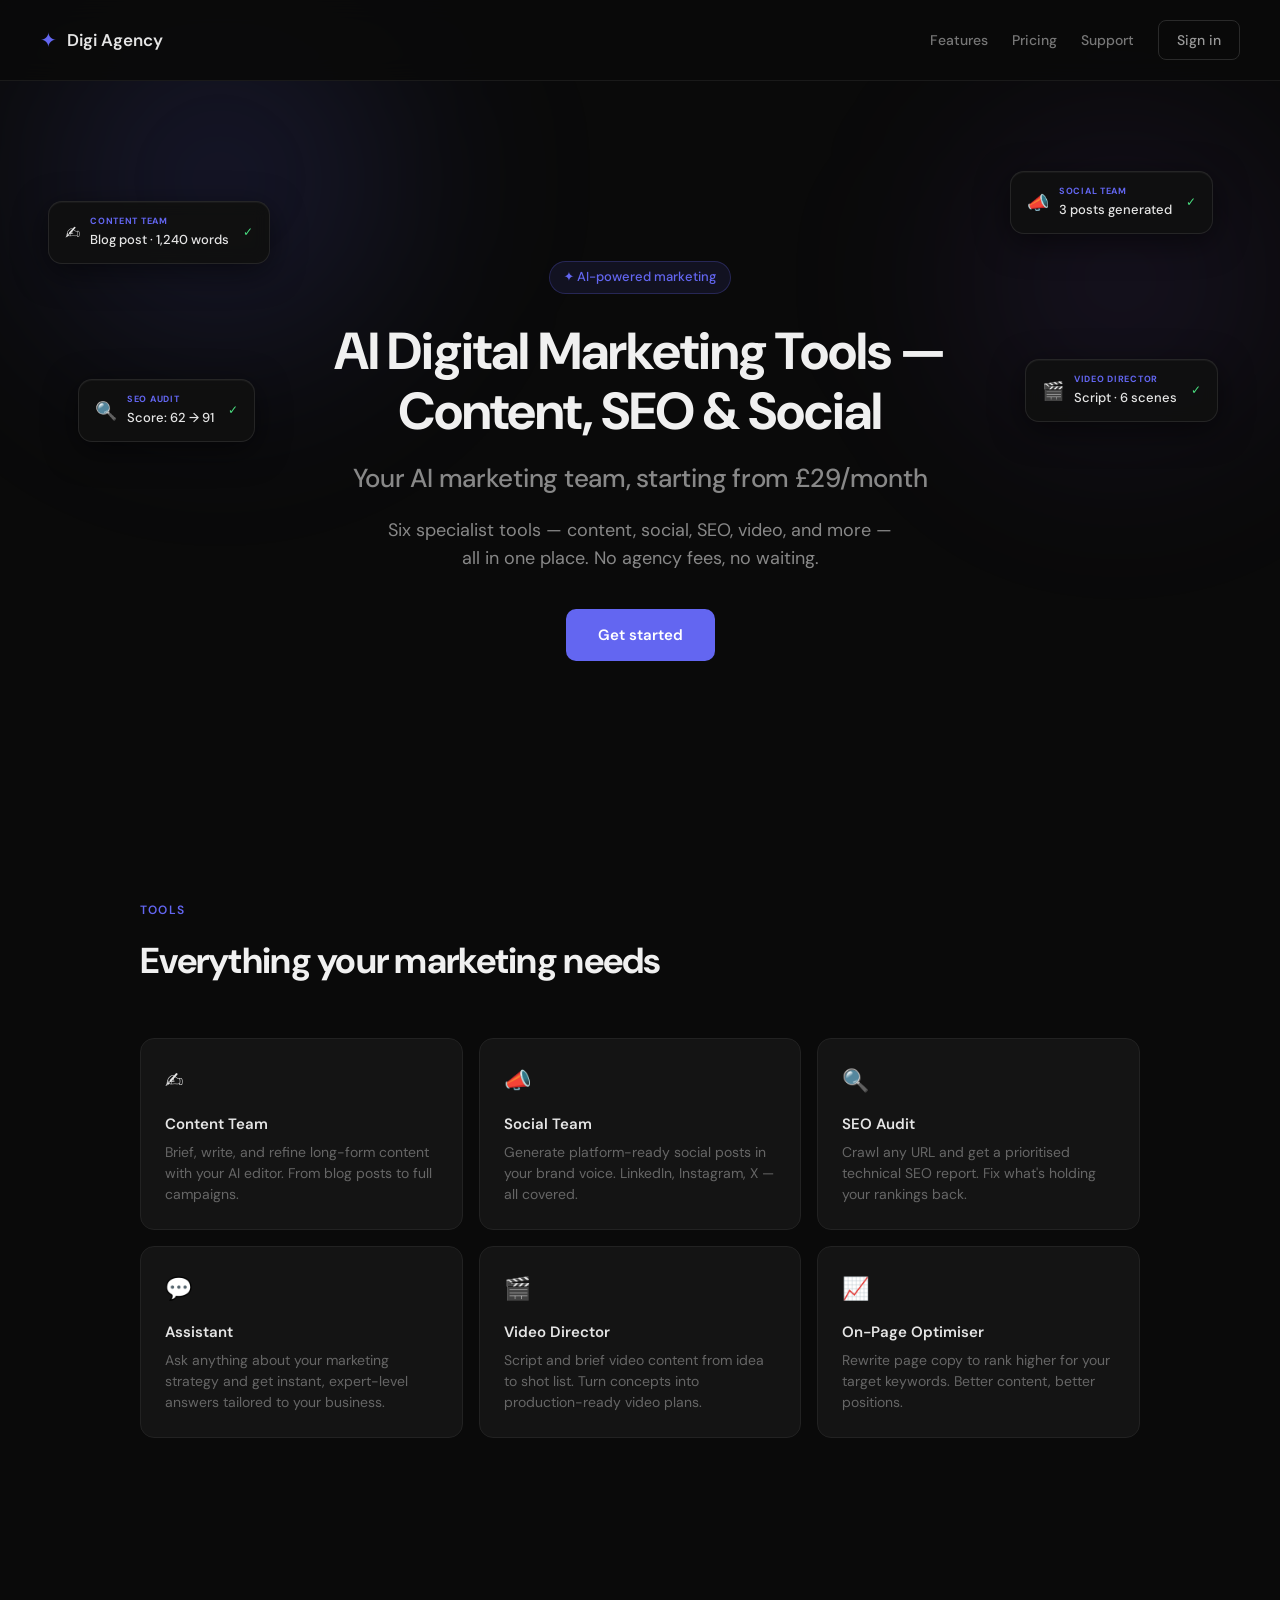
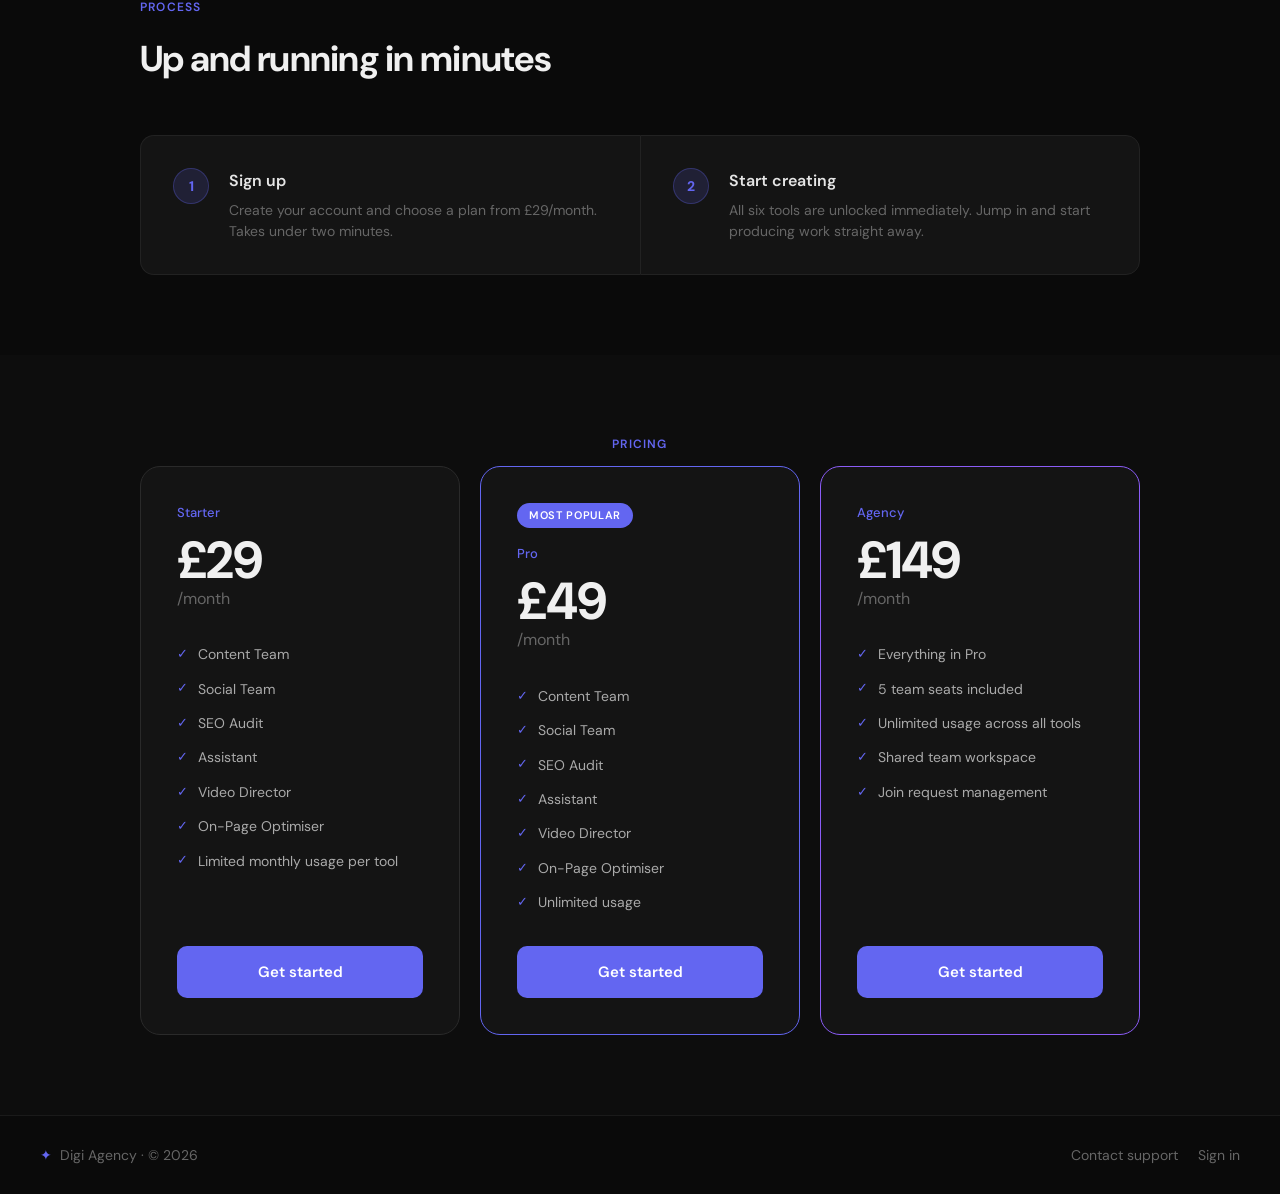
==== static/landing.html @ ff0e56c1 "feat: SEO meta tags, structured data, llms.txt and robots.txt - Add meta description, canonical URL," ====
<!DOCTYPE html>
<html lang="en">
<head>
  <meta charset="UTF-8">
  <meta name="viewport" content="width=device-width, initial-scale=1.0">
  <title>Digi Agency — Your AI marketing team</title>
  <meta name="description" content="Digi Agency gives small marketing teams and
freelancers AI-powered tools for content creation, SEO auditing, social media
planning and more. Plans from £29/month.">
  <link rel="canonical" href="https://www.digi-agency.co.uk/">
  <meta property="og:type"        content="website">
  <meta property="og:url"         content="https://www.digi-agency.co.uk/">
  <meta property="og:site_name"   content="Digi Agency">
  <meta property="og:title"       content="AI Digital Marketing Tools — Content, SEO & Social | Digi Agency">
  <meta property="og:description" content="Digi Agency gives small marketing teams and
freelancers AI-powered tools for content creation, SEO auditing, social media
planning and more. Plans from £29/month.">
  <meta property="og:image"       content="https://www.digi-agency.co.uk/static/og-image.png">
  <meta name="twitter:card"        content="summary_large_image">
<meta name="twitter:title"       content="AI Digital Marketing Tools — Content, SEO & Social | Digi Agency">
  <meta name="twitter:description" content="Digi Agency gives small marketing teams and
freelancers AI-powered tools for content creation, SEO auditing, social media
planning and more. Plans from £29/month.">
  <meta name="twitter:image"       content="https://www.digi-agency.co.uk/static/og-image.png">
  <script type="application/ld+json">
  {
    "@context": "https://schema.org",
    "@type": "SoftwareApplication",
    "name": "Digi Agency",
    "url": "https://www.digi-agency.co.uk",
    "applicationCategory": "BusinessApplication",
    "operatingSystem": "Web",
    "description": "AI-powered digital marketing tools for small business marketing teams and freelancers. Six specialist AI agents covering content creation, SEO auditing, social media planning, video production, on-page optimisation, and a general marketing assistant.",
    "offers": [
      {
        "@type": "Offer",
        "name": "Starter",
        "price": "29.00",
        "priceCurrency": "GBP",
        "priceSpecification": {
          "@type": "UnitPriceSpecification",
          "price": "29.00",
          "priceCurrency": "GBP",
          "unitText": "MONTH"
        }
      },
      {
        "@type": "Offer",
        "name": "Pro",
        "price": "49.00",
        "priceCurrency": "GBP",
        "priceSpecification": {
          "@type": "UnitPriceSpecification",
          "price": "49.00",
          "priceCurrency": "GBP",
          "unitText": "MONTH"
        }
      },
      {
        "@type": "Offer",
        "name": "Agency",
        "price": "149.00",
        "priceCurrency": "GBP",
        "priceSpecification": {
          "@type": "UnitPriceSpecification",
          "price": "149.00",
          "priceCurrency": "GBP",
          "unitText": "MONTH"
        }
      }
    ],
    "featureList": [
      "AI content creation and SEO blog writing",
      "Social media planning and 30-day calendar generation",
      "Technical SEO audit and competitor gap analysis",
      "Video shot-by-shot breakdown and AI prompt generation",
      "On-page copy analysis and optimisation",
      "Multi-turn AI marketing assistant"
    ]
  }
  </script>
  <link rel="preconnect" href="https://fonts.googleapis.com">
  <link rel="preconnect" href="https://fonts.gstatic.com" crossorigin>
  <link href="https://fonts.googleapis.com/css2?family=DM+Sans:ital,opsz,wght@0,9..40,300;0,9..40,400;0,9..40,500;0,9..40,600;0,9..40,700;1,9..40,400&display=swap" rel="stylesheet">
  <style>
    *, *::before, *::after { box-sizing: border-box; margin: 0; padding: 0; }

    html { scroll-behavior: smooth; }

    body {
      font-family: 'DM Sans', system-ui, sans-serif;
      background: #0a0a0a;
      color: #e5e5e5;
      min-height: 100vh;
      line-height: 1.6;
    }

    a { color: inherit; text-decoration: none; }

    /* ── Nav ── */
    nav {
      display: flex;
      align-items: center;
      justify-content: space-between;
      padding: 20px 40px;
      border-bottom: 1px solid #1a1a1a;
      position: sticky;
      top: 0;
      background: rgba(10,10,10,0.92);
      backdrop-filter: blur(12px);
      -webkit-backdrop-filter: blur(12px);
      z-index: 10;
      /* own compositing layer — prevents backdrop-filter recalculating on every scroll frame */
      will-change: transform;
      transform: translateZ(0);
    }

    .nav-brand {
      display: flex;
      align-items: center;
      gap: 10px;
      font-weight: 600;
      font-size: 17px;
    }
    .nav-brand .mark { color: #6366f1; font-size: 20px; }

    .nav-link {
      font-size: 14px;
      font-weight: 500;
      color: #999;
      padding: 8px 18px;
      border: 1px solid #2a2a2a;
      border-radius: 8px;
      transition: color 0.15s, border-color 0.15s;
    }
    .nav-link:hover { color: #e5e5e5; border-color: #444; }

    .nav-links {
      display: flex;
      align-items: center;
      gap: 24px;
    }
    .nav-links a.nav-page-link {
      font-size: 14px;
      font-weight: 500;
      color: #777;
      transition: color 0.15s;
    }
    .nav-links a.nav-page-link:hover { color: #e5e5e5; }

    @media (max-width: 720px) {
      .nav-links a.nav-page-link { display: none; }
    }

    /* ── Hero ── */
    .hero {
      display: flex;
      flex-direction: column;
      align-items: center;
      justify-content: center;
      text-align: center;
      padding: 100px 24px 80px;
      max-width: 720px;
      margin: 0 auto;
    }

    .hero-badge {
      display: inline-flex;
      align-items: center;
      gap: 6px;
      font-size: 13px;
      font-weight: 500;
      color: #6366f1;
      background: rgba(99,102,241,0.1);
      border: 1px solid rgba(99,102,241,0.25);
      border-radius: 20px;
      padding: 5px 14px;
      margin-bottom: 28px;
    }

    .hero h1 {
      font-size: clamp(32px, 5vw, 52px);
      font-weight: 700;
      line-height: 1.15;
      letter-spacing: -0.02em;
      margin-bottom: 20px;
      color: #f0f0f0;
    }

    .hero p {
      font-size: 18px;
      color: #888;
      max-width: 520px;
      margin-bottom: 36px;
    }

    .btn-primary {
      display: inline-block;
      padding: 14px 32px;
      background: #6366f1;
      color: #fff;
      border-radius: 10px;
      font-size: 15px;
      font-weight: 600;
      transition: background 0.15s;
    }
    .btn-primary:hover { background: #4f52d6; }

    /* ── Section chrome ── */
    section { padding: 80px 24px; }

    .section-inner {
      max-width: 1000px;
      margin: 0 auto;
    }

    .section-label {
      font-size: 12px;
      font-weight: 600;
      letter-spacing: 0.1em;
      text-transform: uppercase;
      color: #6366f1;
      margin-bottom: 12px;
    }

    .section-title {
      font-size: clamp(24px, 3vw, 36px);
      font-weight: 700;
      letter-spacing: -0.02em;
      color: #f0f0f0;
      margin-bottom: 48px;
    }

    /* ── Features ── */
    .features-grid {
      display: grid;
      grid-template-columns: repeat(3, 1fr);
      gap: 16px;
    }

    .feature-card {
      background: #141414;
      border: 1px solid #222;
      border-radius: 14px;
      padding: 24px;
      transition: border-color 0.15s;
    }
    .feature-card:hover { border-color: #333; }

    .feature-icon {
      font-size: 22px;
      margin-bottom: 14px;
      display: block;
    }

    .feature-name {
      font-size: 15px;
      font-weight: 600;
      color: #e5e5e5;
      margin-bottom: 6px;
    }

    .feature-desc {
      font-size: 14px;
      color: #666;
      line-height: 1.5;
    }

    /* ── How it works ── */
    .steps {
      display: flex;
      gap: 0;
      position: relative;
    }

    .steps::before {
      content: '';
      position: absolute;
      top: 28px;
      left: calc(50% - 1px);
      width: 0;
      height: 0;
    }

    .step {
      flex: 1;
      display: flex;
      gap: 20px;
      align-items: flex-start;
      padding: 32px;
      background: #141414;
      border: 1px solid #222;
      border-radius: 14px;
    }
    .step:first-child { border-radius: 14px 0 0 14px; border-right: none; }
    .step:last-child  { border-radius: 0 14px 14px 0; }

    .step-num {
      flex-shrink: 0;
      width: 36px;
      height: 36px;
      border-radius: 50%;
      background: rgba(99,102,241,0.15);
      border: 1px solid rgba(99,102,241,0.3);
      display: flex;
      align-items: center;
      justify-content: center;
      font-size: 14px;
      font-weight: 700;
      color: #6366f1;
    }

    .step-content {}
    .step-title {
      font-size: 16px;
      font-weight: 600;
      color: #e5e5e5;
      margin-bottom: 6px;
    }
    .step-desc {
      font-size: 14px;
      color: #666;
      line-height: 1.5;
    }

    /* ── Pricing ── */
    #pricing {
      background: #0d0d0d;
    }

    .pricing-grid {
      display: grid;
      grid-template-columns: repeat(3, 1fr);
      gap: 20px;
      max-width: 1100px;
      margin: 0 auto;
    }

    .pricing-card {
      background: #141414;
      border: 1px solid #2a2a2a;
      border-radius: 20px;
      padding: 36px;
      display: flex;
      flex-direction: column;
      position: relative;
    }

    .pricing-card--pro {
      border-color: #6366f1;
    }

    .pricing-card--agency {
      border-color: #8b5cf6;
    }

    .pricing-badge {
      display: inline-block;
      font-size: 11px;
      font-weight: 600;
      letter-spacing: 0.06em;
      text-transform: uppercase;
      color: #fff;
      background: #6366f1;
      border-radius: 20px;
      padding: 4px 12px;
      margin-bottom: 16px;
      align-self: flex-start;
    }

    .pricing-label {
      font-size: 13px;
      font-weight: 500;
      color: #6366f1;
      margin-bottom: 10px;
    }

    .pricing-price {
      font-size: 52px;
      font-weight: 700;
      letter-spacing: -0.03em;
      color: #f0f0f0;
      line-height: 1;
    }

    .pricing-period {
      font-size: 16px;
      color: #666;
      margin-bottom: 32px;
    }

    .pricing-features {
      list-style: none;
      text-align: left;
      margin-bottom: 32px;
      display: flex;
      flex-direction: column;
      gap: 12px;
      flex: 1;
    }

    .pricing-features li {
      display: flex;
      align-items: center;
      gap: 10px;
      font-size: 14px;
      color: #aaa;
    }

    .pricing-features li::before {
      content: '✓';
      color: #6366f1;
      font-weight: 700;
      font-size: 13px;
      flex-shrink: 0;
    }

    .btn-cta {
      display: block;
      width: 100%;
      padding: 14px;
      background: #6366f1;
      color: #fff;
      border-radius: 10px;
      font-size: 15px;
      font-weight: 600;
      text-align: center;
      transition: background 0.15s;
    }
    .btn-cta:hover { background: #4f52d6; }

    /* ── Footer ── */
    footer {
      border-top: 1px solid #1a1a1a;
      padding: 28px 40px;
      display: flex;
      align-items: center;
      justify-content: space-between;
    }

    .footer-brand {
      display: flex;
      align-items: center;
      gap: 8px;
      font-size: 14px;
      color: #666;
    }
    .footer-brand .mark { color: #6366f1; }

    .footer-link {
      font-size: 14px;
      color: #666;
      transition: color 0.15s;
    }
    .footer-link:hover { color: #aaa; }

    /* ── Responsive ── */
    @media (max-width: 720px) {
      nav { padding: 16px 20px; }

      .features-grid {
        grid-template-columns: 1fr;
      }

      .pricing-grid {
        grid-template-columns: 1fr;
      }

      .steps {
        flex-direction: column;
      }
      .step:first-child { border-radius: 14px 14px 0 0; border-right: 1px solid #222; border-bottom: none; }
      .step:last-child  { border-radius: 0 0 14px 14px; }

      footer { flex-direction: column; gap: 12px; text-align: center; }
    }

    @media (min-width: 721px) and (max-width: 900px) {
      .features-grid { grid-template-columns: repeat(2, 1fr); }
    }

    /* ── Animation system ── */
    :root {
      --ease-out-expo: cubic-bezier(0.16, 1, 0.3, 1);
    }

    @keyframes fadeUp {
      from { opacity: 0; transform: translateY(22px); }
      to   { opacity: 1; transform: translateY(0); }
    }

    @keyframes orbDrift {
      0%, 100% { transform: translateZ(0) translate(0px, 0px); }
      25%       { transform: translateZ(0) translate(60px, -45px); }
      55%       { transform: translateZ(0) translate(-35px, 55px); }
      80%       { transform: translateZ(0) translate(40px, 20px); }
    }

    @keyframes starSpin {
      from { transform: rotate(0deg); }
      to   { transform: rotate(360deg); }
    }

    /* ── Ambient hero background ── */
    body { position: relative; }

    .ambient-bg {
      position: absolute;
      top: 0; left: 0; right: 0;
      height: 120vh;
      pointer-events: none;
      z-index: 0;
      overflow: hidden;
      /* isolate compositing so orbs don't interact with backdrop-filter on nav */
      contain: layout style;
    }

    .orb {
      position: absolute;
      border-radius: 50%;
      filter: blur(80px);
      /* promote to GPU compositor layer — prevents scroll-time repaints */
      will-change: transform;
      transform: translateZ(0);
    }

    .orb-1 {
      width: 600px; height: 600px;
      background: radial-gradient(circle, rgba(99,102,241,0.18) 0%, transparent 65%);
      top: -120px; left: -80px;
      animation: orbDrift 22s ease-in-out infinite;
    }

    .orb-2 {
      width: 520px; height: 520px;
      background: radial-gradient(circle, rgba(139,92,246,0.12) 0%, transparent 65%);
      top: 20px; right: -100px;
      animation: orbDrift 28s ease-in-out infinite reverse;
      animation-delay: -12s;
    }

    /* ── Stacking above ambient ── */
    nav, .hero, section, footer { position: relative; z-index: 1; }
    nav { z-index: 10; } /* keep sticky nav on top */

    /* ── Hero entrance choreography ── */
    .hero-badge {
      animation: fadeUp 0.65s var(--ease-out-expo) both;
      animation-delay: 0.08s;
    }

    .hero h1 {
      animation: fadeUp 0.65s var(--ease-out-expo) both;
      animation-delay: 0.2s;
    }

    .hero p {
      animation: fadeUp 0.65s var(--ease-out-expo) both;
      animation-delay: 0.32s;
    }

    .hero .btn-primary {
      animation: fadeUp 0.65s var(--ease-out-expo) both;
      animation-delay: 0.44s;
    }

    /* ── ✦ mark slow spin ── */
    .mark {
      display: inline-block;
      animation: starSpin 20s linear infinite;
    }

    /* ── Scroll reveal ── */
    .reveal {
      opacity: 0;
      transform: translateY(18px);
      transition: opacity 0.55s var(--ease-out-expo),
                  transform 0.55s var(--ease-out-expo);
    }

    .reveal.visible {
      opacity: 1;
      transform: translateY(0);
    }

    /* ── Feature card hover glow ── */
    .feature-card {
      transition: border-color 0.22s ease, box-shadow 0.25s ease, transform 0.25s ease;
    }

    .feature-card:hover {
      border-color: rgba(99,102,241,0.4);
      box-shadow: 0 0 0 1px rgba(99,102,241,0.1), 0 6px 30px rgba(99,102,241,0.08);
      transform: translateY(-2px);
    }

    /* ── Button micro-interactions ── */
    .btn-primary {
      transition: background 0.15s ease, transform 0.12s ease, box-shadow 0.15s ease;
    }

    .btn-primary:hover {
      background: #4f52d6;
      transform: translateY(-1px);
      box-shadow: 0 6px 24px rgba(99,102,241,0.38);
    }

    .btn-primary:active {
      transform: scale(0.97);
      box-shadow: none;
      transition-duration: 0.08s;
    }

    .btn-cta {
      transition: background 0.15s ease, transform 0.12s ease, box-shadow 0.15s ease;
    }

    .btn-cta:hover {
      background: #4f52d6;
      transform: translateY(-1px);
      box-shadow: 0 6px 24px rgba(99,102,241,0.38);
    }

    .btn-cta:active {
      transform: scale(0.97);
      transition-duration: 0.08s;
    }

    /* ── Pricing card hover ── */
    .pricing-card {
      transition: transform 0.28s ease, box-shadow 0.28s ease;
    }

    .pricing-card--pro:hover {
      transform: translateY(-4px);
      box-shadow: 0 0 50px rgba(99,102,241,0.16), 0 0 0 1px rgba(99,102,241,0.55);
    }

    /* ── Floating output chips ── */
    @keyframes chipFloat {
      0%, 100% { transform: translateZ(0) translateY(0px); }
      50%       { transform: translateZ(0) translateY(-12px); }
    }

    .hero-chip {
      position: absolute;
      display: flex;
      align-items: center;
      gap: 10px;
      background: rgba(16,16,16,0.95);
      border: 1px solid rgba(255,255,255,0.09);
      border-radius: 14px;
      padding: 12px 16px;
      white-space: nowrap;
      box-shadow: 0 8px 32px rgba(0,0,0,0.5),
                  inset 0 1px 0 rgba(255,255,255,0.04);
      backdrop-filter: blur(8px);
      -webkit-backdrop-filter: blur(8px);
      will-change: transform;
      animation: chipFloat var(--fd, 5s) ease-in-out var(--fdel, 0s) infinite;
      opacity: 0;
      transition: opacity 0.5s ease;
      pointer-events: none;
      z-index: 2;
    }

    .hero-chip.visible { opacity: 1; }

    .chip-icon { font-size: 18px; flex-shrink: 0; line-height: 1; }
    .chip-body { display: flex; flex-direction: column; gap: 2px; }

    .chip-label {
      font-size: 9px;
      font-weight: 700;
      letter-spacing: 0.08em;
      text-transform: uppercase;
      color: #6366f1;
    }

    .chip-text {
      font-size: 13px;
      font-weight: 500;
      color: #e5e5e5;
    }

    .chip-check {
      color: #4ade80;
      font-size: 12px;
      font-weight: 700;
      flex-shrink: 0;
      margin-left: 4px;
    }

    /*
      Chips are anchored to the edges of the 720px text column.
      right: calc(50% + 370px) = chip's right edge sits 10px to the left of the text column's left edge.
      left:  calc(50% + 370px) = chip's left  edge sits 10px to the right of the text column's right edge.
      Visible only when viewport ≥ 1220px (below that, chips would overlap text or clip).
    */
    .chip-1 { --fd: 4.5s; --fdel:  0.0s; top: 120px; right: calc(50% + 370px); }
    .chip-2 { --fd: 5.2s; --fdel: -2.0s; top: 298px; right: calc(50% + 385px); }
    .chip-3 { --fd: 4.8s; --fdel: -1.2s; top:  90px; left:  calc(50% + 370px); }
    .chip-4 { --fd: 5.5s; --fdel: -3.1s; top: 278px; left:  calc(50% + 385px); }

    @media (max-width: 1219px) {
      .hero-chip { display: none; }
    }

    /* ── Reduced motion ── */
    @media (prefers-reduced-motion: reduce) {
      *, *::before, *::after {
        animation-duration: 0.01ms !important;
        animation-iteration-count: 1 !important;
        transition-duration: 0.01ms !important;
      }
    }
  </style>
</head>
<body>

  <!-- Ambient hero background -->
  <div class="ambient-bg" aria-hidden="true">
    <div class="orb orb-1"></div>
    <div class="orb orb-2"></div>
  </div>

  <!-- Nav -->
  <nav>
    <div class="nav-brand">
      <span class="mark">✦</span>
      Digi Agency
    </div>
    <div class="nav-links">
      <a href="#features" class="nav-page-link">Features</a>
      <a href="#pricing" class="nav-page-link">Pricing</a>
      <a href="#" class="nav-page-link" onclick="openSupportModal(); return false;">Support</a>
      <a href="/login" class="nav-link">Sign in</a>
    </div>
  </nav>

  <!-- Hero -->
  <section class="hero-section">
    <div class="hero">
      <span class="hero-badge">✦ AI-powered marketing</span>
      <h1>AI Digital Marketing Tools — Content, SEO & Social</h1>
      <h2 style="font-size: clamp(18px, 2.5vw, 26px); font-weight: 500; color: #888; letter-spacing: -0.01em; margin-bottom: 20px; line-height: 1.3;">Your AI marketing team, starting from £29/month</h2>
      <p>Six specialist tools — content, social, SEO, video, and more — all in one place. No agency fees, no waiting.</p>
      <a href="/login" class="btn-primary">Get started</a>
    </div>

    <div class="hero-chip chip-1" aria-hidden="true">
      <span class="chip-icon">✍️</span>
      <div class="chip-body">
        <div class="chip-label">Content Team</div>
        <div class="chip-text">Blog post · 1,240 words</div>
      </div>
      <span class="chip-check">✓</span>
    </div>

    <div class="hero-chip chip-2" aria-hidden="true">
      <span class="chip-icon">🔍</span>
      <div class="chip-body">
        <div class="chip-label">SEO Audit</div>
        <div class="chip-text">Score: 62 → 91</div>
      </div>
      <span class="chip-check">✓</span>
    </div>

    <div class="hero-chip chip-3" aria-hidden="true">
      <span class="chip-icon">📣</span>
      <div class="chip-body">
        <div class="chip-label">Social Team</div>
        <div class="chip-text">3 posts generated</div>
      </div>
      <span class="chip-check">✓</span>
    </div>

    <div class="hero-chip chip-4" aria-hidden="true">
      <span class="chip-icon">🎬</span>
      <div class="chip-body">
        <div class="chip-label">Video Director</div>
        <div class="chip-text">Script · 6 scenes</div>
      </div>
      <span class="chip-check">✓</span>
    </div>
  </section>

  <!-- Features -->
  <section id="features">
    <div class="section-inner">
      <div class="section-label">Tools</div>
      <h2 class="section-title">Everything your marketing needs</h2>
      <div class="features-grid">

        <div class="feature-card">
          <span class="feature-icon">✍️</span>
          <div class="feature-name">Content Team</div>
          <div class="feature-desc">Brief, write, and refine long-form content with your AI editor. From blog posts to full campaigns.</div>
        </div>

        <div class="feature-card">
          <span class="feature-icon">📣</span>
          <div class="feature-name">Social Team</div>
          <div class="feature-desc">Generate platform-ready social posts in your brand voice. LinkedIn, Instagram, X — all covered.</div>
        </div>

        <div class="feature-card">
          <span class="feature-icon">🔍</span>
          <div class="feature-name">SEO Audit</div>
          <div class="feature-desc">Crawl any URL and get a prioritised technical SEO report. Fix what's holding your rankings back.</div>
        </div>

        <div class="feature-card">
          <span class="feature-icon">💬</span>
          <div class="feature-name">Assistant</div>
          <div class="feature-desc">Ask anything about your marketing strategy and get instant, expert-level answers tailored to your business.</div>
        </div>

        <div class="feature-card">
          <span class="feature-icon">🎬</span>
          <div class="feature-name">Video Director</div>
          <div class="feature-desc">Script and brief video content from idea to shot list. Turn concepts into production-ready video plans.</div>
        </div>

        <div class="feature-card">
          <span class="feature-icon">📈</span>
          <div class="feature-name">On-Page Optimiser</div>
          <div class="feature-desc">Rewrite page copy to rank higher for your target keywords. Better content, better positions.</div>
        </div>

      </div>
    </div>
  </section>

  <!-- How it works -->
  <section id="how-it-works">
    <div class="section-inner">
      <div class="section-label">Process</div>
      <h2 class="section-title">Up and running in minutes</h2>
      <div class="steps">

        <div class="step">
          <div class="step-num">1</div>
          <div class="step-content">
            <div class="step-title">Sign up</div>
            <div class="step-desc">Create your account and choose a plan from £29/month. Takes under two minutes.</div>
          </div>
        </div>

        <div class="step">
          <div class="step-num">2</div>
          <div class="step-content">
            <div class="step-title">Start creating</div>
            <div class="step-desc">All six tools are unlocked immediately. Jump in and start producing work straight away.</div>
          </div>
        </div>

      </div>
    </div>
  </section>

  <!-- Pricing -->
  <section id="pricing">
    <div class="section-inner">
      <div class="section-label" style="text-align:center">Pricing</div>
      <div class="pricing-grid">

        <!-- Starter -->
        <div class="pricing-card">
          <div class="pricing-label">Starter</div>
          <div class="pricing-price">£29</div>
          <div class="pricing-period">/month</div>
          <ul class="pricing-features">
            <li>Content Team</li>
            <li>Social Team</li>
            <li>SEO Audit</li>
            <li>Assistant</li>
            <li>Video Director</li>
            <li>On-Page Optimiser</li>
            <li>Limited monthly usage per tool</li>
          </ul>
          <a href="/login?plan=starter" class="btn-cta">Get started</a>
        </div>

        <!-- Pro -->
        <div class="pricing-card pricing-card--pro">
          <span class="pricing-badge">Most popular</span>
          <div class="pricing-label">Pro</div>
          <div class="pricing-price">£49</div>
          <div class="pricing-period">/month</div>
          <ul class="pricing-features">
            <li>Content Team</li>
            <li>Social Team</li>
            <li>SEO Audit</li>
            <li>Assistant</li>
            <li>Video Director</li>
            <li>On-Page Optimiser</li>
            <li>Unlimited usage</li>
          </ul>
          <a href="/login?plan=pro" class="btn-cta">Get started</a>
        </div>

        <!-- Agency -->
        <div class="pricing-card pricing-card--agency">
          <div class="pricing-label">Agency</div>
          <div class="pricing-price">£149</div>
          <div class="pricing-period">/month</div>
          <ul class="pricing-features">
            <li>Everything in Pro</li>
            <li>5 team seats included</li>
            <li>Unlimited usage across all tools</li>
            <li>Shared team workspace</li>
            <li>Join request management</li>
          </ul>
          <a href="/login?plan=agency" class="btn-cta">Get started</a>
        </div>

      </div>
    </div>
  </section>

  <!-- Footer -->
  <footer>
    <div class="footer-brand">
      <span class="mark">✦</span>
      Digi Agency &middot; &copy; 2026
    </div>
    <div style="display:flex; gap:20px; align-items:center;">
      <a href="#" class="footer-link" onclick="openSupportModal(); return false;">Contact support</a>
      <a href="/login" class="footer-link">Sign in</a>
    </div>
  </footer>

  <script src="/static/public-support.js"></script>
  <script>
    // Scroll-reveal with stagger
    const revealObserver = new IntersectionObserver((entries) => {
      entries.forEach(entry => {
        if (!entry.isIntersecting) return;
        const el = entry.target;
        const delay = parseInt(el.dataset.revealDelay || '0', 10);
        setTimeout(() => el.classList.add('visible'), delay);
        revealObserver.unobserve(el);
      });
    }, { threshold: 0.1, rootMargin: '0px 0px -40px 0px' });

    function scheduleReveal(selector, staggerMs) {
      document.querySelectorAll(selector).forEach((el, i) => {
        el.classList.add('reveal');
        el.dataset.revealDelay = i * staggerMs;
        revealObserver.observe(el);
      });
    }

    scheduleReveal('.feature-card', 80);
    scheduleReveal('.step', 120);
    scheduleReveal('.pricing-card', 120);
    scheduleReveal('.section-label, .section-title', 0);

    // Reveal hero chips after hero text has animated in (~1s)
    document.querySelectorAll('.hero-chip').forEach((chip, i) => {
      setTimeout(() => chip.classList.add('visible'), 1000 + i * 180);
    });
  </script>
</body>
</html>
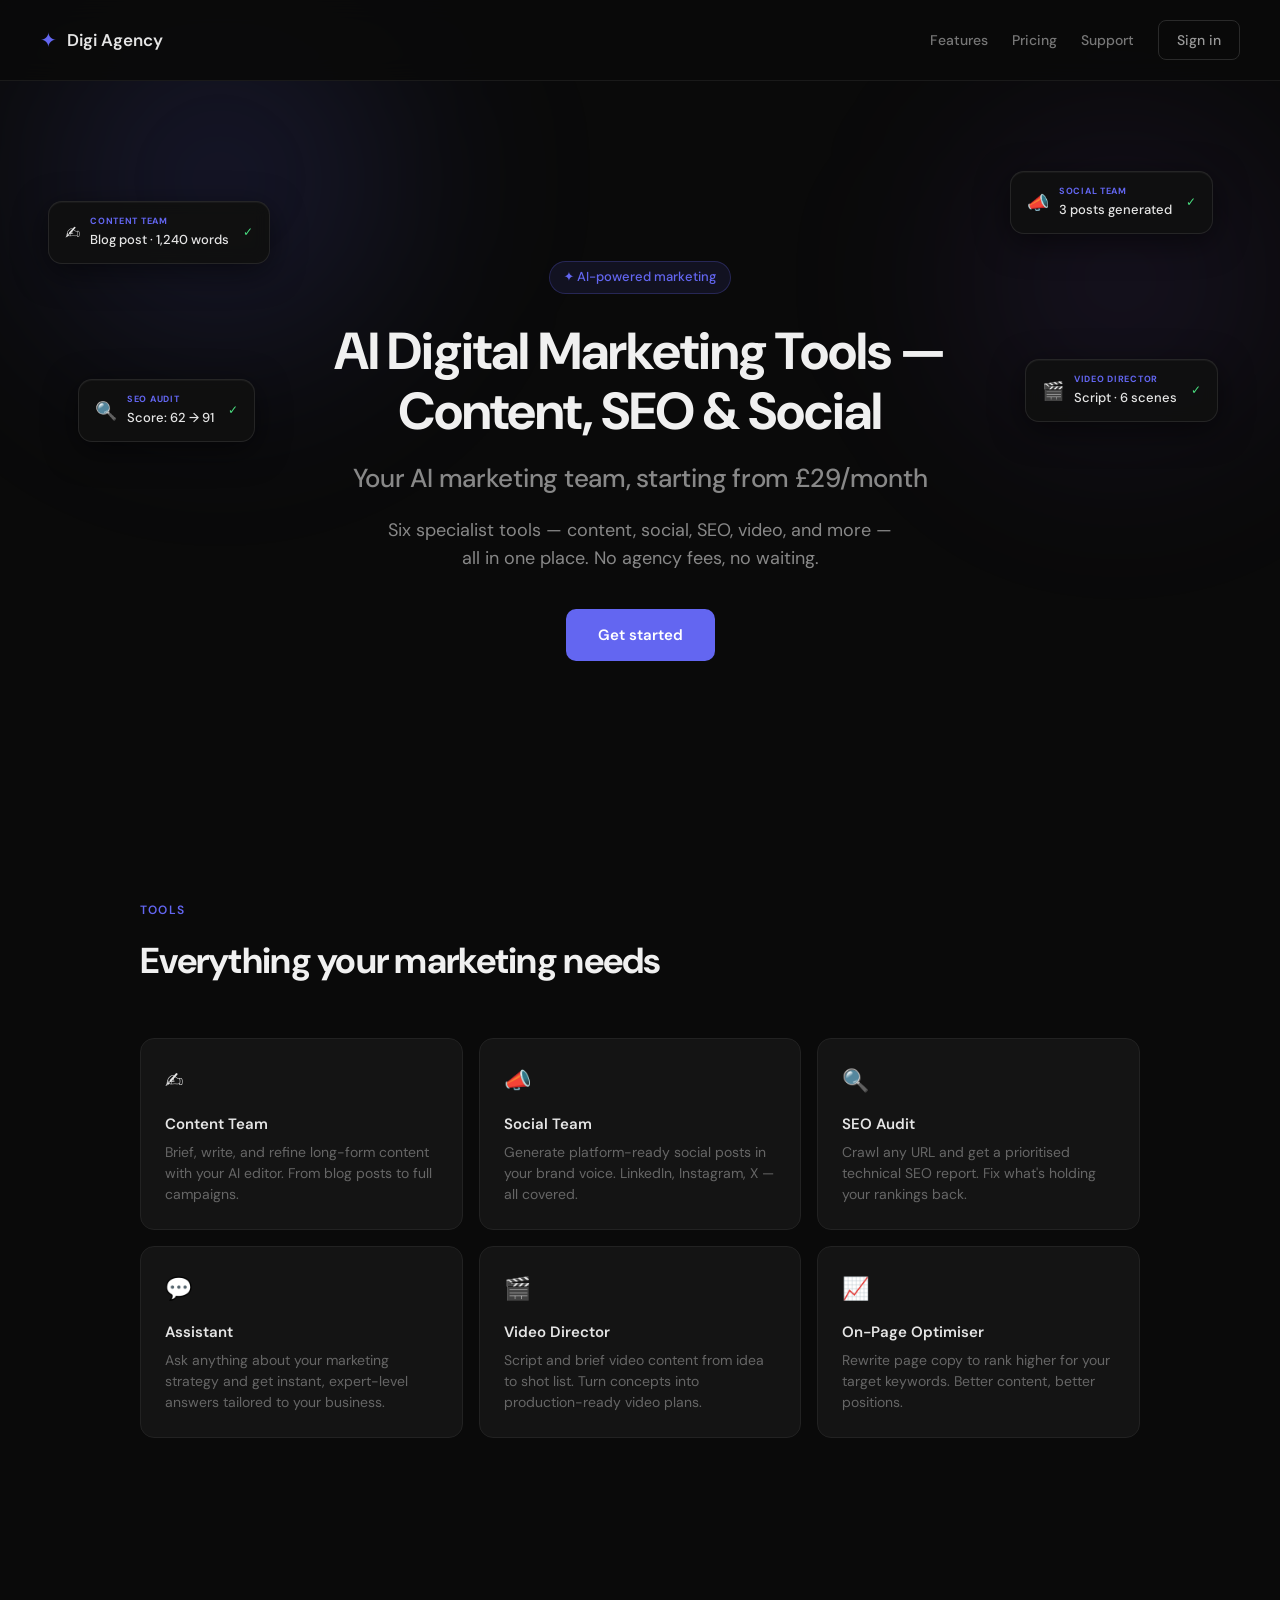
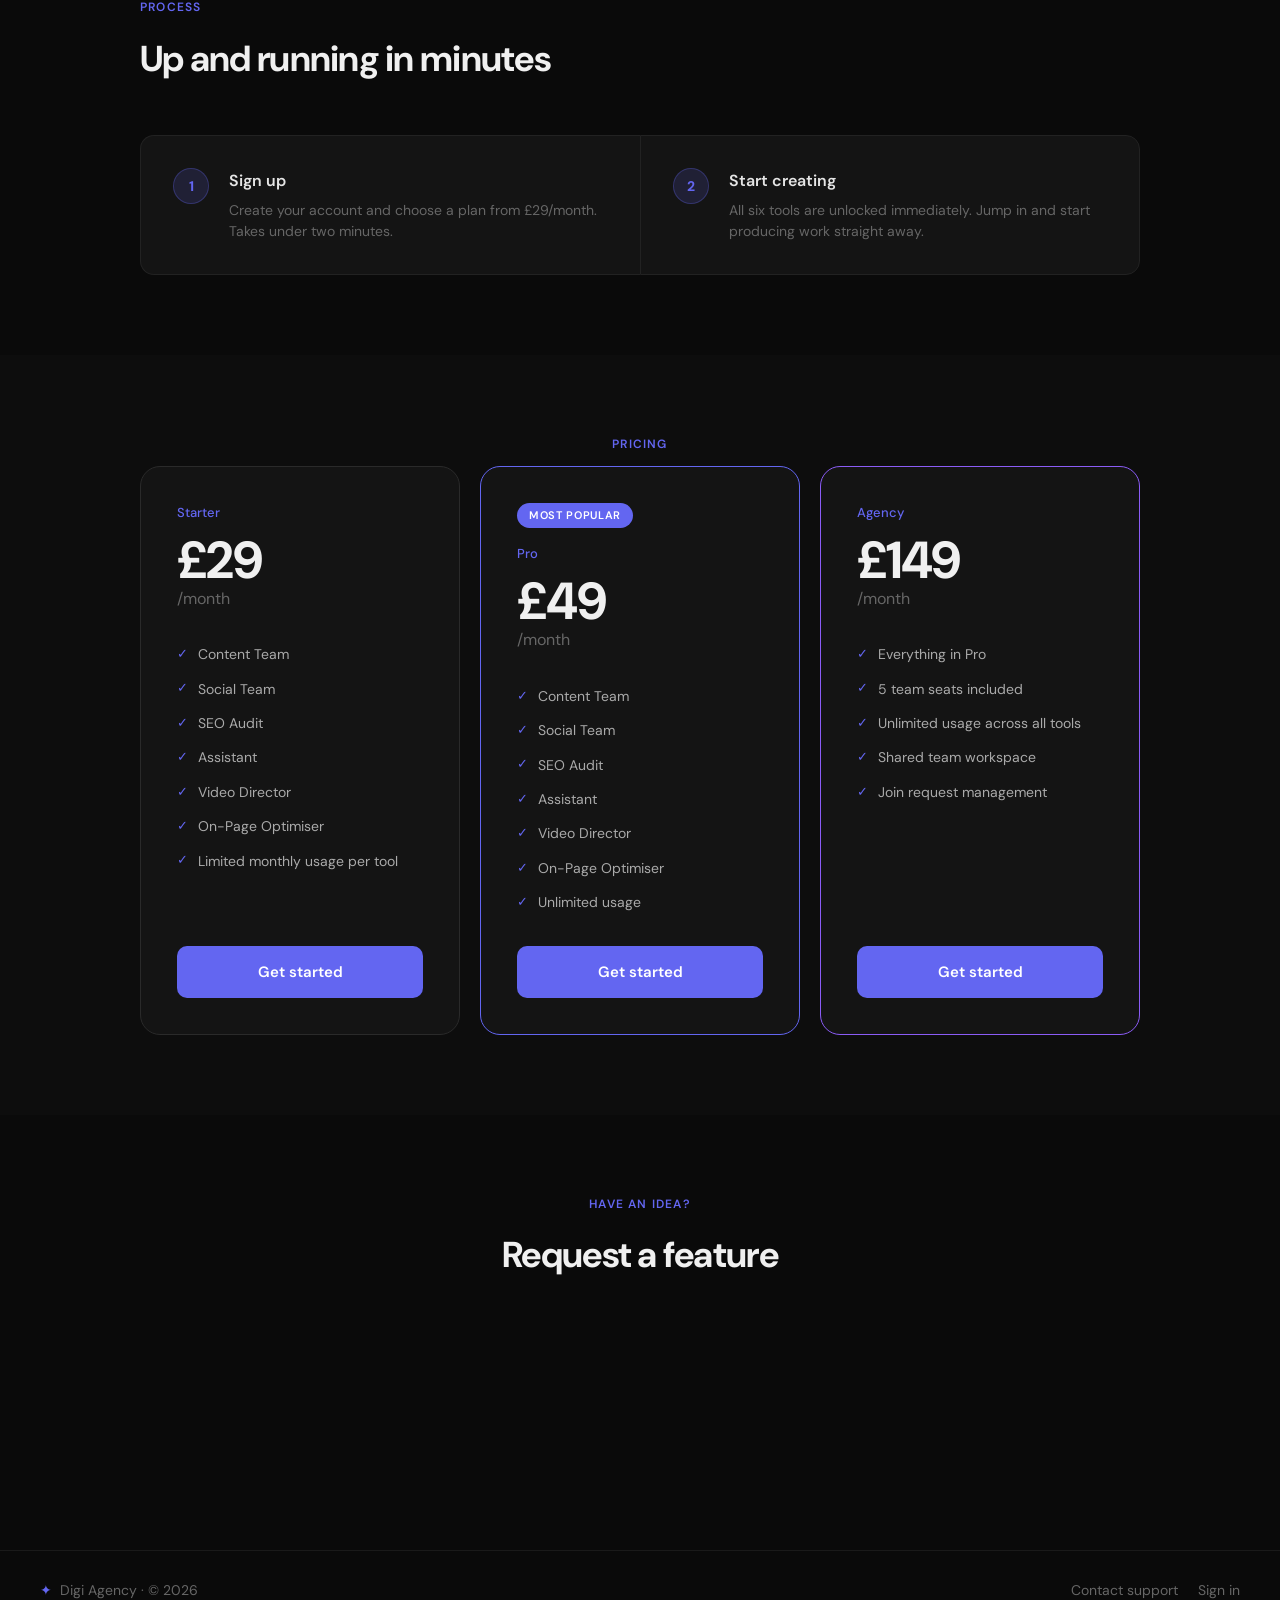
==== commit bfb8a061: "Add feature request section to landing page below pricing" ====
--- a/static/landing.html
+++ b/static/landing.html
@@ -4,6 +4,7 @@
   <meta charset="UTF-8">
   <meta name="viewport" content="width=device-width, initial-scale=1.0">
   <title>Digi Agency — Your AI marketing team</title>
+  <link rel="icon" type="image/png" href="/static/favicon.png">
   <meta name="description" content="Digi Agency gives small marketing teams and
 freelancers AI-powered tools for content creation, SEO auditing, social media
 planning and more. Plans from £29/month.">
@@ -919,6 +920,18 @@
     </div>
   </section>
 
+  <!-- Feature Request -->
+  <section id="feature-request">
+    <div class="section-inner" style="text-align:center">
+      <div class="section-label reveal">Have an idea?</div>
+      <h2 class="section-title reveal">Request a feature</h2>
+      <p class="reveal" style="color:#999; font-size:1rem; max-width:520px; margin:16px auto 32px; line-height:1.7;">
+        Got a tool or workflow you'd love to see in Digi? We're always looking to improve — send us your ideas and we'll do our best to make it happen.
+      </p>
+      <a href="#" class="btn-primary reveal" onclick="openSupportModal(); return false;">Share your idea</a>
+    </div>
+  </section>
+
   <!-- Footer -->
   <footer>
     <div class="footer-brand">
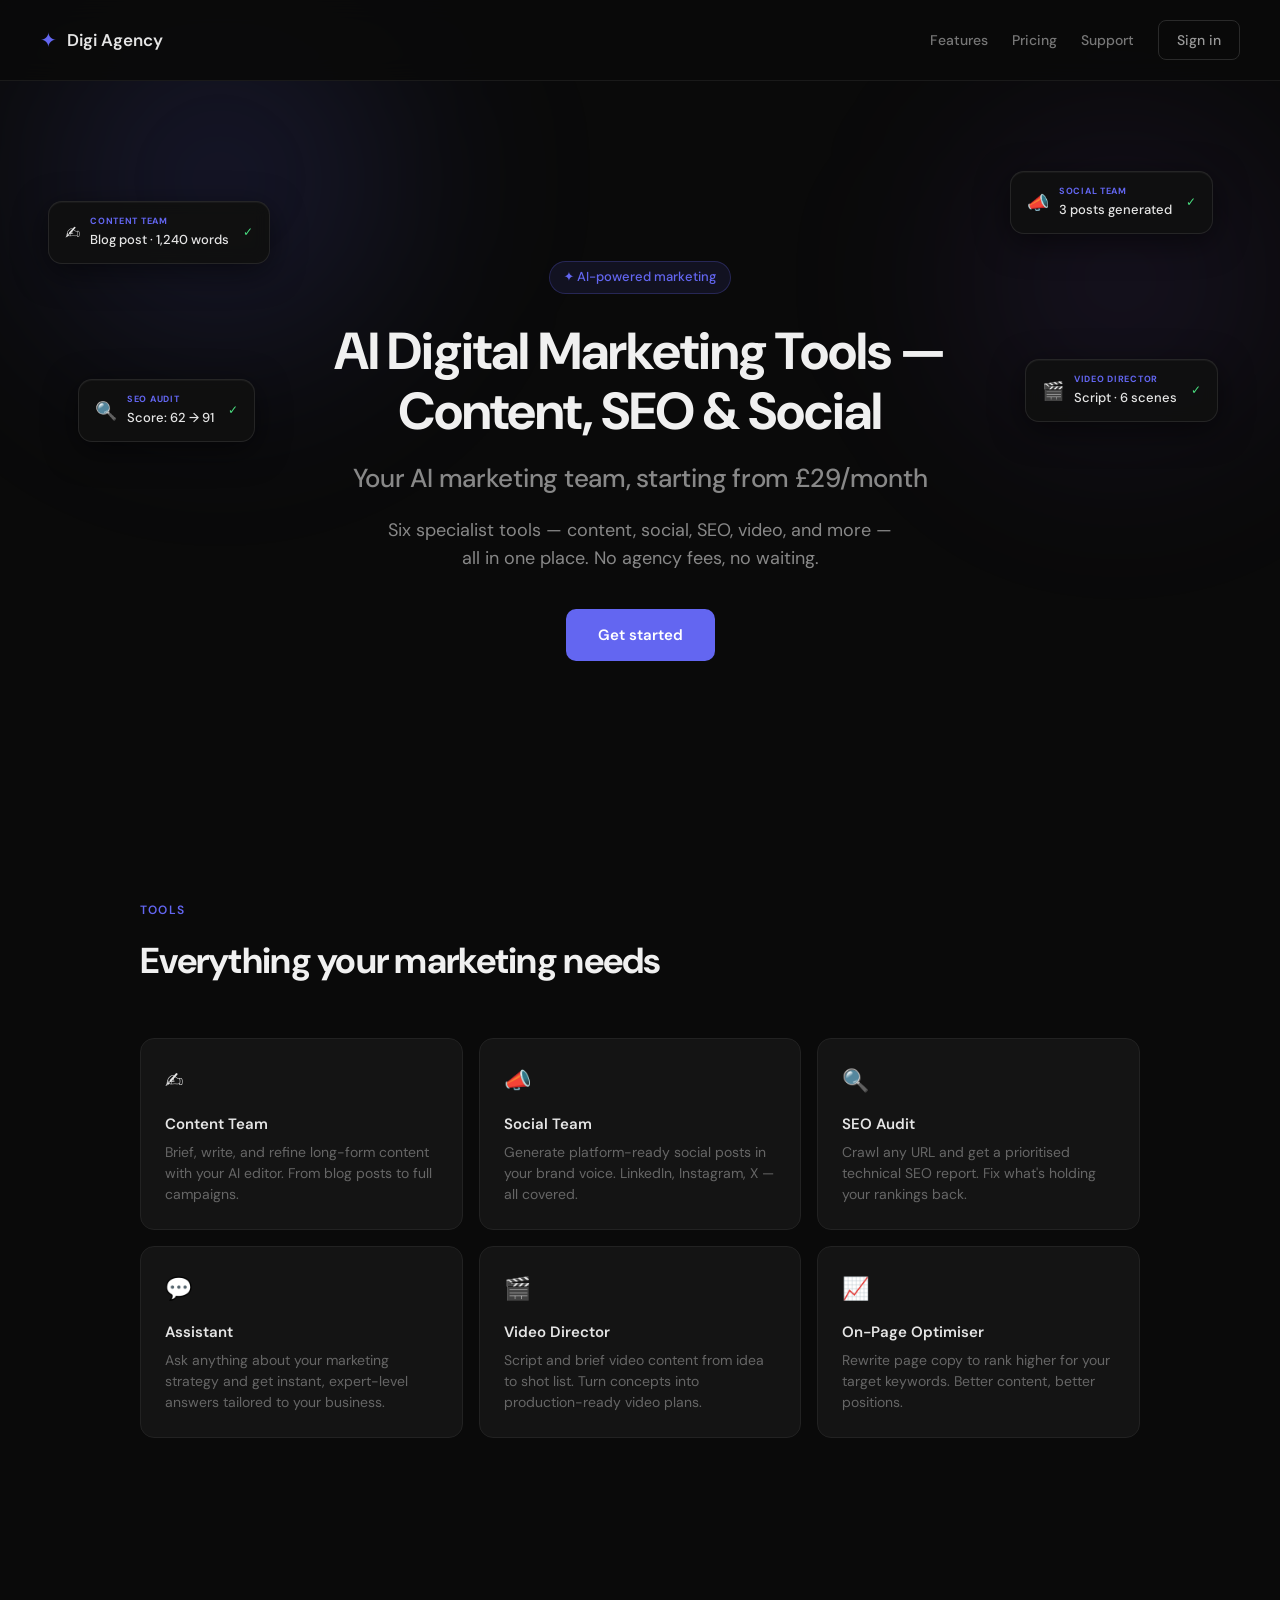
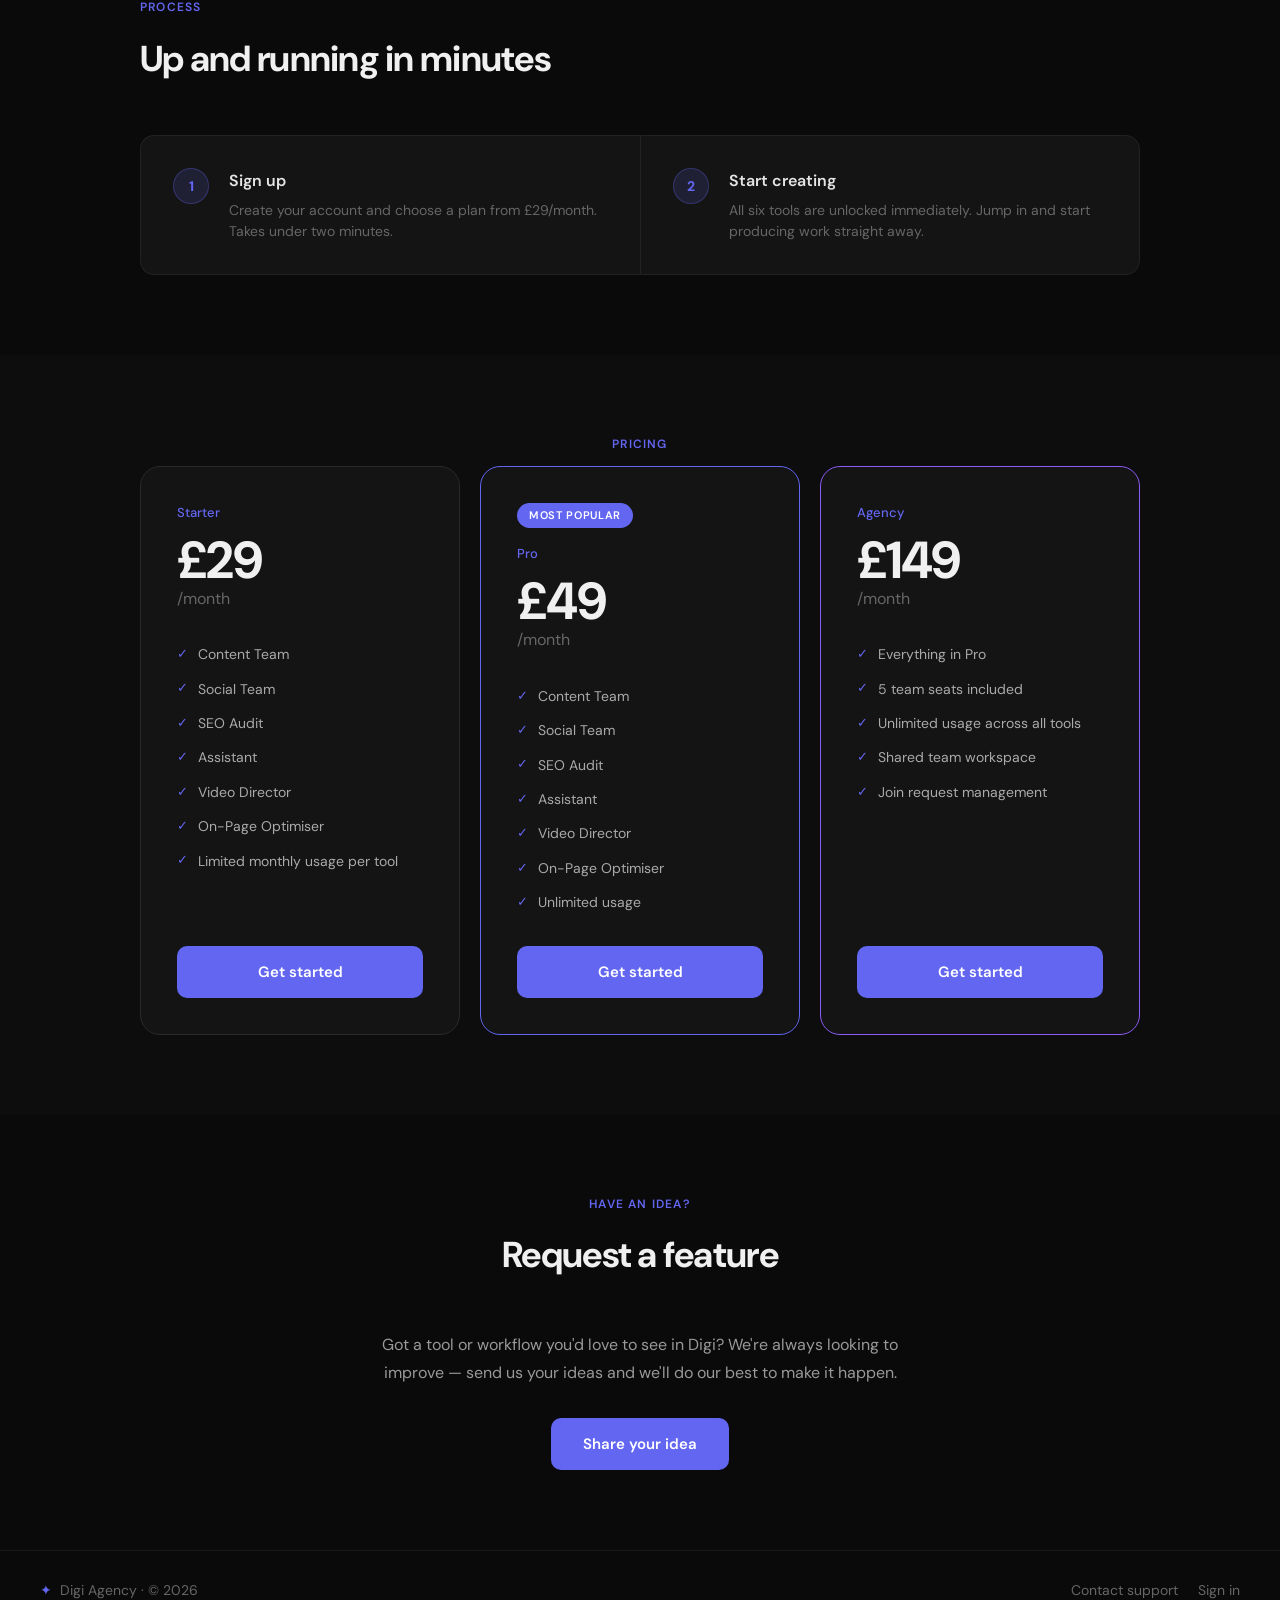
==== commit 67d818aa: "Fix feature request section: remove unobserved reveal classes from p and button" ====
--- a/static/landing.html
+++ b/static/landing.html
@@ -925,10 +925,10 @@
     <div class="section-inner" style="text-align:center">
       <div class="section-label reveal">Have an idea?</div>
       <h2 class="section-title reveal">Request a feature</h2>
-      <p class="reveal" style="color:#999; font-size:1rem; max-width:520px; margin:16px auto 32px; line-height:1.7;">
+      <p style="color:#999; font-size:1rem; max-width:520px; margin:16px auto 32px; line-height:1.7;">
         Got a tool or workflow you'd love to see in Digi? We're always looking to improve — send us your ideas and we'll do our best to make it happen.
       </p>
-      <a href="#" class="btn-primary reveal" onclick="openSupportModal(); return false;">Share your idea</a>
+      <a href="#" class="btn-primary" onclick="openSupportModal(); return false;">Share your idea</a>
     </div>
   </section>
 
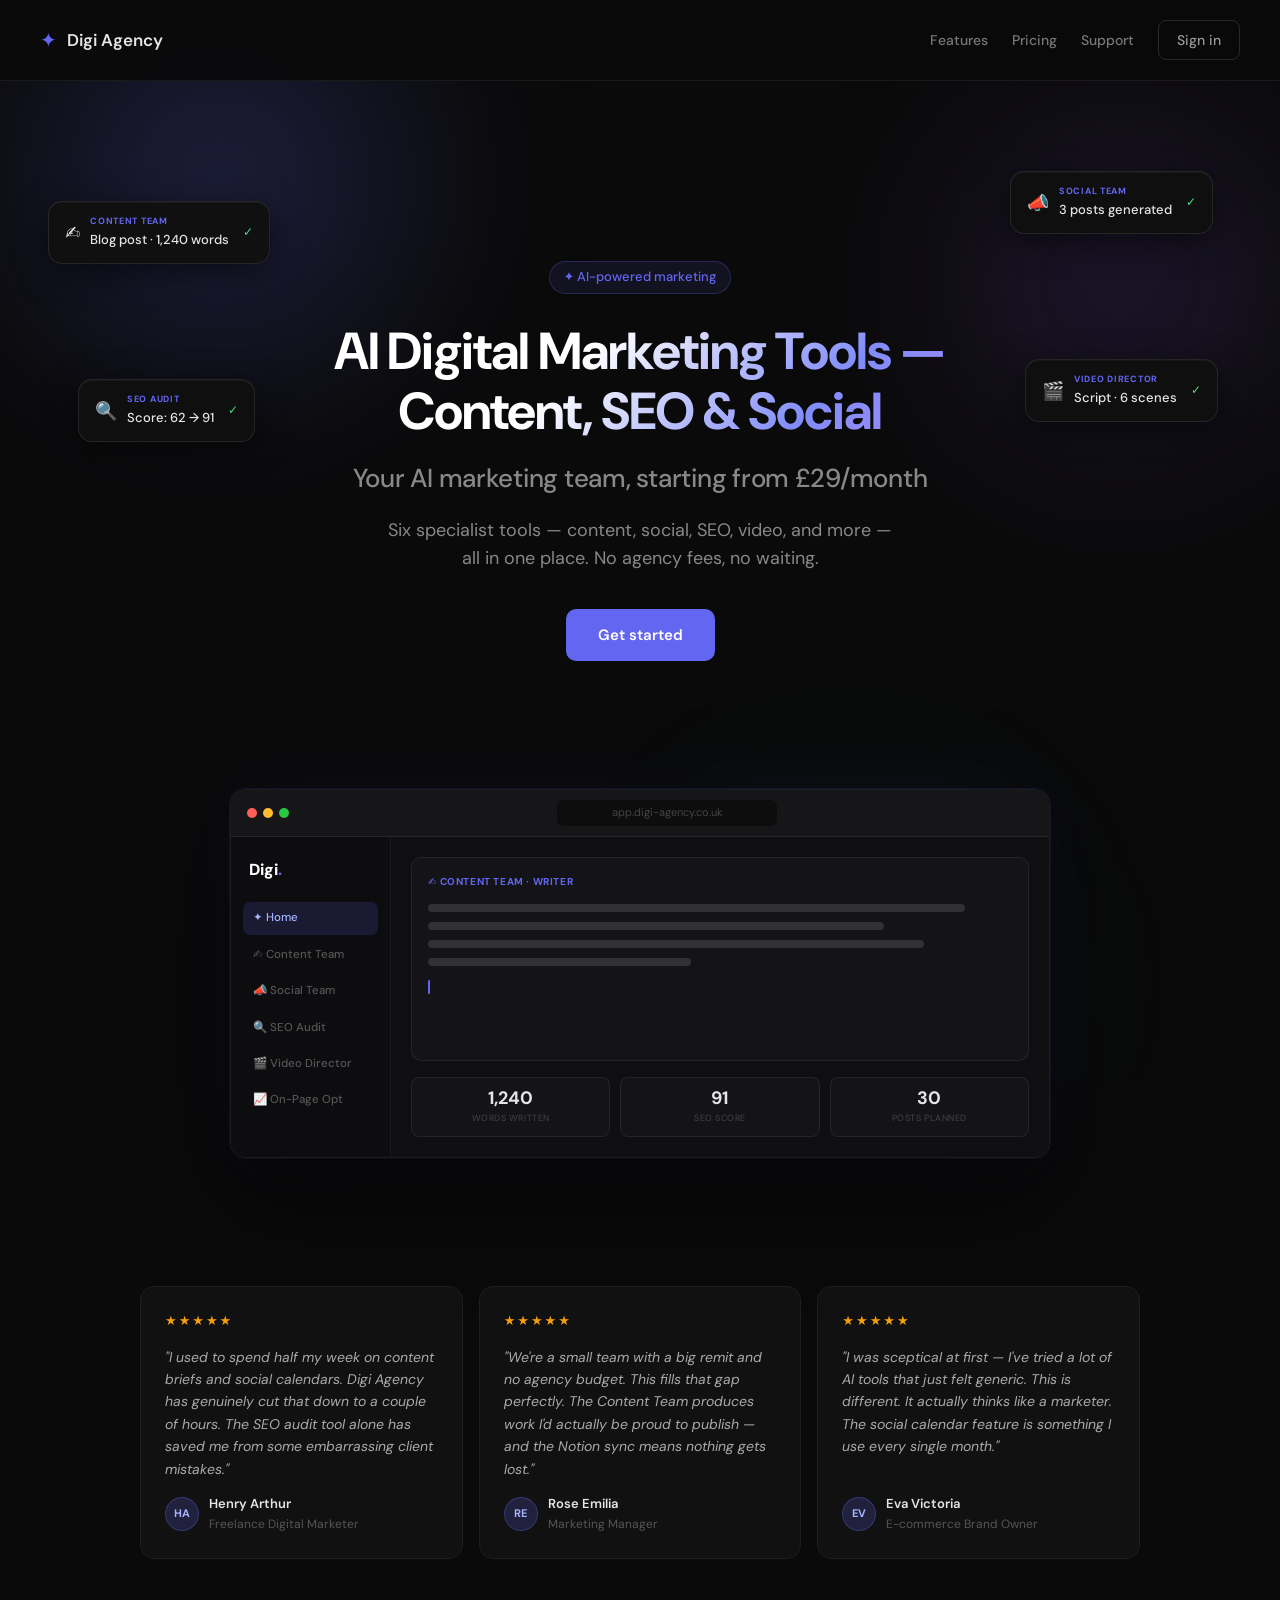
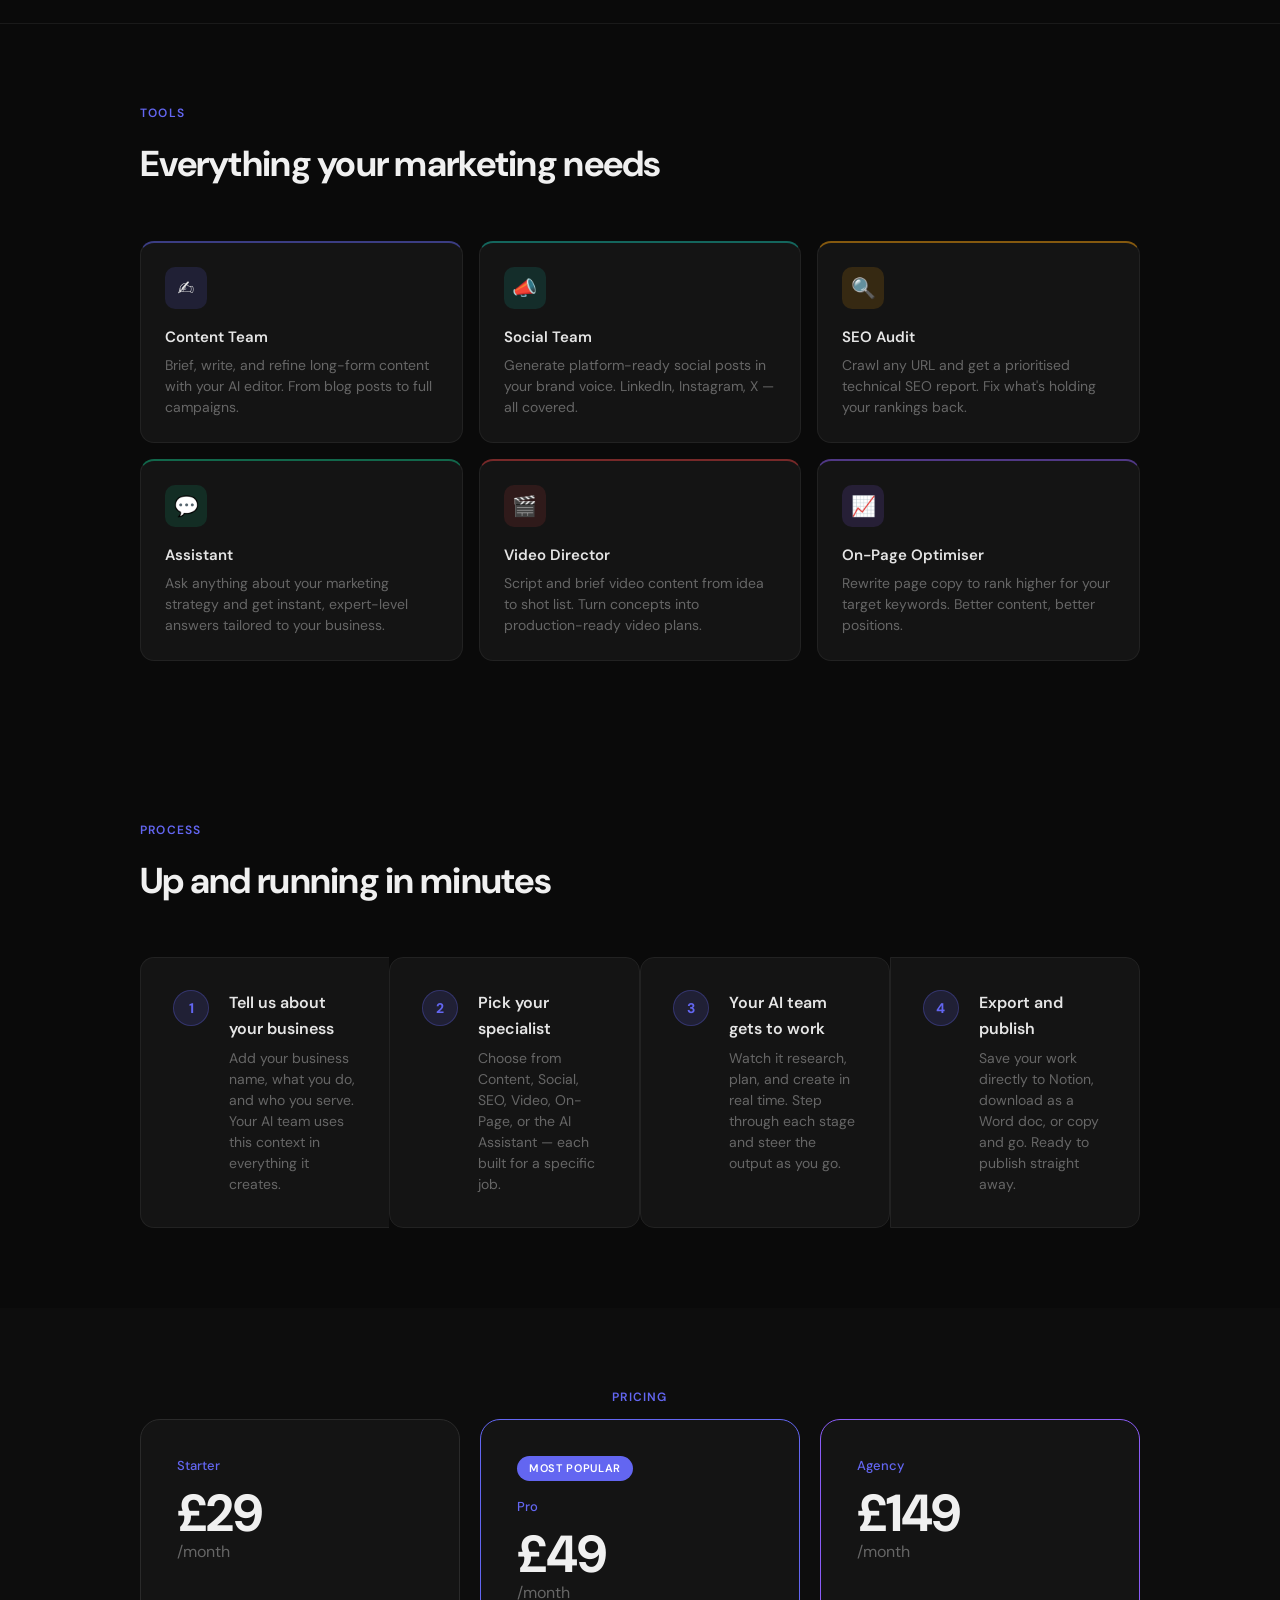
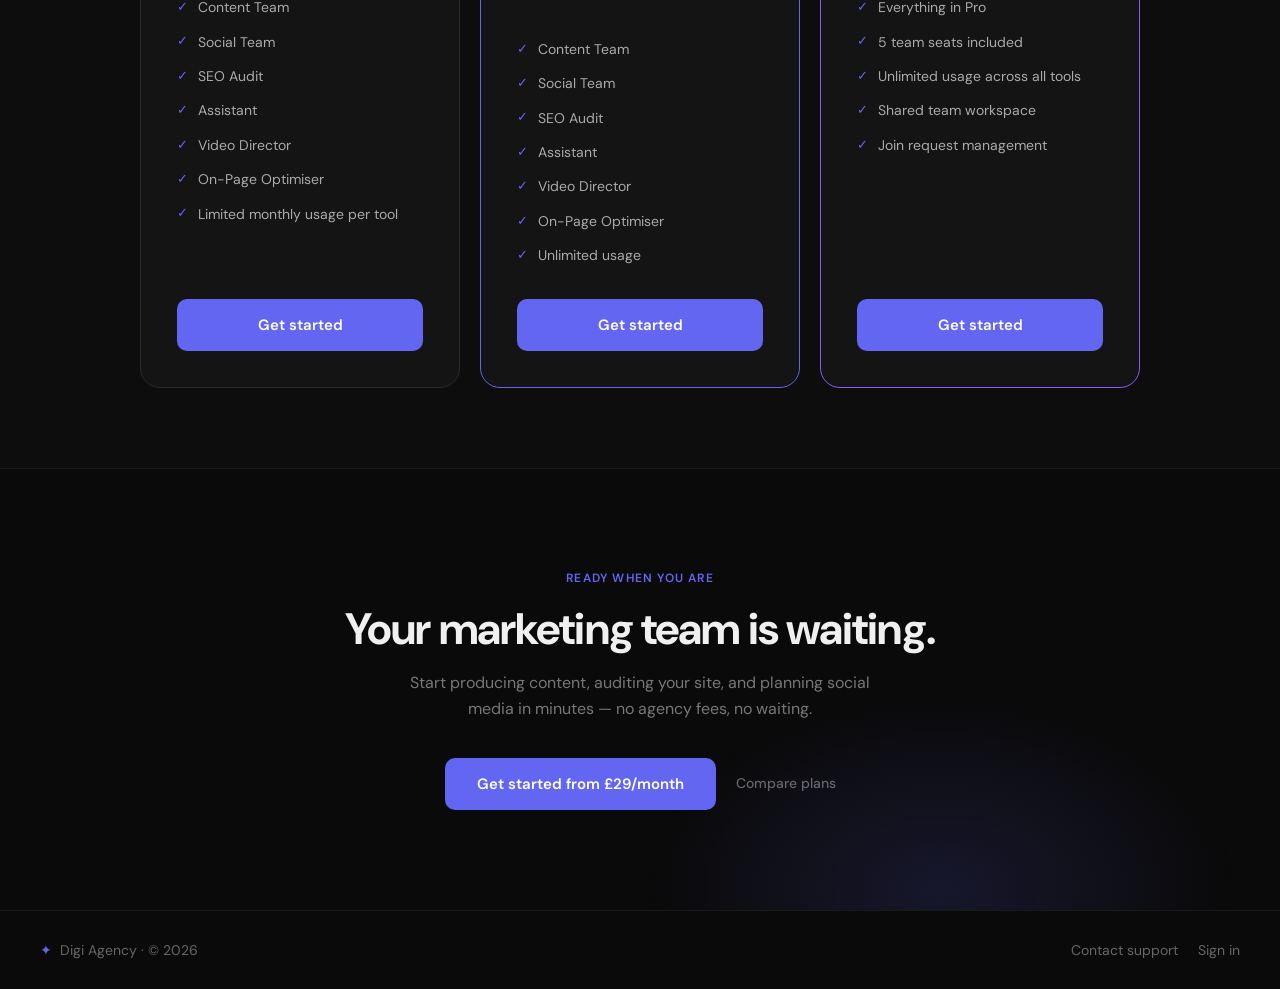
==== commit c4981975: "Landing page visual overhaul: gradient h1, hero mockup, social proof, feature card identities, 4-ste" ====
--- a/static/landing.html
+++ b/static/landing.html
@@ -186,6 +186,10 @@
       letter-spacing: -0.02em;
       margin-bottom: 20px;
       color: #f0f0f0;
+      background: linear-gradient(135deg, #ffffff 0%, #ffffff 40%, #818cf8 75%, #a78bfa 100%);
+      -webkit-background-clip: text;
+      -webkit-text-fill-color: transparent;
+      background-clip: text;
     }
 
     .hero p {
@@ -471,6 +475,8 @@
         flex-direction: column;
       }
       .step:first-child { border-radius: 14px 14px 0 0; border-right: 1px solid #222; border-bottom: none; }
+      .step:nth-child(2) { border-radius: 0; border-right: 1px solid #222; border-bottom: none; }
+      .step:nth-child(3) { border-radius: 0; border-right: 1px solid #222; border-bottom: none; }
       .step:last-child  { border-radius: 0 0 14px 14px; }
 
       footer { flex-direction: column; gap: 12px; text-align: center; }
@@ -527,17 +533,25 @@
 
     .orb-1 {
       width: 600px; height: 600px;
-      background: radial-gradient(circle, rgba(99,102,241,0.18) 0%, transparent 65%);
+      background: radial-gradient(circle, rgba(99,102,241,0.28) 0%, transparent 65%);
       top: -120px; left: -80px;
-      animation: orbDrift 22s ease-in-out infinite;
+      animation: orbDrift 18s ease-in-out infinite;
     }
 
     .orb-2 {
       width: 520px; height: 520px;
-      background: radial-gradient(circle, rgba(139,92,246,0.12) 0%, transparent 65%);
+      background: radial-gradient(circle, rgba(139,92,246,0.20) 0%, transparent 65%);
       top: 20px; right: -100px;
       animation: orbDrift 28s ease-in-out infinite reverse;
       animation-delay: -12s;
+    }
+
+    .orb-3 {
+      width: 480px; height: 480px;
+      background: radial-gradient(circle, rgba(20,184,166,0.14) 0%, transparent 65%);
+      bottom: -140px; right: 15%;
+      animation: orbDrift 26s ease-in-out infinite;
+      animation-delay: -8s;
     }
 
     /* ── Stacking above ambient ── */
@@ -707,6 +721,156 @@
       .hero-chip { display: none; }
     }
 
+    /* ── Final CTA ── */
+    .final-cta {
+      padding: 100px 24px;
+      position: relative;
+      overflow: hidden;
+      border-top: 1px solid #1a1a1a;
+    }
+
+    .final-cta-inner {
+      max-width: 600px;
+      margin: 0 auto;
+      text-align: center;
+      position: relative;
+      z-index: 2;
+    }
+
+    .final-cta-glow {
+      position: absolute;
+      top: 50%; left: 50%;
+      transform: translate(-50%, -50%);
+      width: 600px; height: 400px;
+      background: radial-gradient(ellipse, rgba(99,102,241,0.15) 0%, transparent 70%);
+      pointer-events: none;
+      z-index: 1;
+    }
+
+    .final-cta-label {
+      font-size: 12px;
+      font-weight: 600;
+      letter-spacing: 0.1em;
+      text-transform: uppercase;
+      color: #6366f1;
+      margin-bottom: 16px;
+    }
+
+    .final-cta-heading {
+      font-size: clamp(28px, 4vw, 44px);
+      font-weight: 700;
+      letter-spacing: -0.02em;
+      color: #f0f0f0;
+      margin-bottom: 16px;
+      line-height: 1.15;
+    }
+
+    .final-cta-sub {
+      font-size: 16px;
+      color: #777;
+      line-height: 1.6;
+      margin-bottom: 36px;
+      max-width: 480px;
+      margin-left: auto;
+      margin-right: auto;
+    }
+
+    .final-cta-actions {
+      display: flex;
+      align-items: center;
+      justify-content: center;
+      gap: 20px;
+      flex-wrap: wrap;
+    }
+
+    .final-cta-link {
+      font-size: 14px;
+      font-weight: 500;
+      color: #666;
+      transition: color 0.15s;
+    }
+    .final-cta-link:hover { color: #aaa; }
+
+    /* ── Feature card colour identity ── */
+    .feature-icon-wrap {
+      width: 42px; height: 42px; border-radius: 10px;
+      display: flex; align-items: center; justify-content: center;
+      font-size: 20px; margin-bottom: 16px; flex-shrink: 0;
+    }
+
+    .feature-card--content  { border-top: 2px solid rgba(99,102,241,0.5); }
+    .feature-card--social   { border-top: 2px solid rgba(20,184,166,0.5); }
+    .feature-card--seo      { border-top: 2px solid rgba(245,158,11,0.5); }
+    .feature-card--assistant{ border-top: 2px solid rgba(16,185,129,0.5); }
+    .feature-card--video    { border-top: 2px solid rgba(239,68,68,0.45); }
+    .feature-card--onpage   { border-top: 2px solid rgba(139,92,246,0.5); }
+
+    .feature-icon-wrap--content  { background: rgba(99,102,241,0.15); }
+    .feature-icon-wrap--social   { background: rgba(20,184,166,0.15); }
+    .feature-icon-wrap--seo      { background: rgba(245,158,11,0.15); }
+    .feature-icon-wrap--assistant{ background: rgba(16,185,129,0.15); }
+    .feature-icon-wrap--video    { background: rgba(239,68,68,0.12); }
+    .feature-icon-wrap--onpage   { background: rgba(139,92,246,0.15); }
+
+    .feature-card--content:hover  { border-color: rgba(99,102,241,0.7);
+      box-shadow: 0 0 0 1px rgba(99,102,241,0.1), 0 6px 30px rgba(99,102,241,0.1); }
+    .feature-card--social:hover   { border-color: rgba(20,184,166,0.7);
+      box-shadow: 0 0 0 1px rgba(20,184,166,0.1), 0 6px 30px rgba(20,184,166,0.08); }
+    .feature-card--seo:hover      { border-color: rgba(245,158,11,0.7);
+      box-shadow: 0 0 0 1px rgba(245,158,11,0.1), 0 6px 30px rgba(245,158,11,0.08); }
+    .feature-card--assistant:hover{ border-color: rgba(16,185,129,0.7);
+      box-shadow: 0 0 0 1px rgba(16,185,129,0.1), 0 6px 30px rgba(16,185,129,0.08); }
+    .feature-card--video:hover    { border-color: rgba(239,68,68,0.65);
+      box-shadow: 0 0 0 1px rgba(239,68,68,0.08), 0 6px 30px rgba(239,68,68,0.07); }
+    .feature-card--onpage:hover   { border-color: rgba(139,92,246,0.7);
+      box-shadow: 0 0 0 1px rgba(139,92,246,0.1), 0 6px 30px rgba(139,92,246,0.08); }
+
+    /* ── Social proof ── */
+    .social-proof {
+      padding: 48px 24px 64px;
+      border-bottom: 1px solid #1a1a1a;
+    }
+
+    .proof-strip {
+      display: grid;
+      grid-template-columns: repeat(3, 1fr);
+      gap: 16px;
+      max-width: 1000px;
+      margin: 0 auto;
+    }
+
+    .proof-card {
+      background: #111;
+      border: 1px solid #1e1e1e;
+      border-radius: 14px;
+      padding: 24px;
+      display: flex;
+      flex-direction: column;
+      gap: 14px;
+    }
+
+    .proof-stars { color: #f59e0b; font-size: 13px; letter-spacing: 2px; }
+
+    .proof-quote {
+      font-size: 14px; color: #aaa;
+      line-height: 1.6; flex: 1; font-style: italic;
+    }
+
+    .proof-author { display: flex; align-items: center; gap: 10px; }
+
+    .proof-avatar {
+      width: 34px; height: 34px; border-radius: 50%;
+      background: rgba(99,102,241,0.2);
+      border: 1px solid rgba(99,102,241,0.3);
+      display: flex; align-items: center; justify-content: center;
+      font-size: 11px; font-weight: 700; color: #a5b4fc; flex-shrink: 0;
+    }
+
+    .proof-name { font-size: 13px; font-weight: 600; color: #e5e5e5; }
+    .proof-role { font-size: 12px; color: #555; }
+
+    @media (max-width: 720px) { .proof-strip { grid-template-columns: 1fr; } }
+
     /* ── Reduced motion ── */
     @media (prefers-reduced-motion: reduce) {
       *, *::before, *::after {
@@ -715,6 +879,144 @@
         transition-duration: 0.01ms !important;
       }
     }
+
+    /* ── Hero mockup ── */
+    .hero-mockup {
+      width: 100%;
+      max-width: 820px;
+      margin: 48px auto 0;
+      border-radius: 16px;
+      overflow: hidden;
+      border: 1px solid rgba(255,255,255,0.08);
+      box-shadow: 0 40px 100px rgba(0,0,0,0.6),
+                  0 0 0 1px rgba(99,102,241,0.12),
+                  0 0 80px rgba(99,102,241,0.08);
+      position: relative;
+      z-index: 2;
+      animation: fadeUp 0.8s var(--ease-out-expo) both;
+      animation-delay: 0.6s;
+    }
+
+    .mockup-chrome {
+      background: #161618;
+      border-bottom: 1px solid rgba(255,255,255,0.07);
+      padding: 10px 16px;
+      display: flex;
+      align-items: center;
+      gap: 12px;
+    }
+
+    .mockup-dots { display: flex; gap: 6px; }
+    .mockup-dots span {
+      width: 10px; height: 10px; border-radius: 50%;
+    }
+    .mockup-dots span:nth-child(1) { background: #ff5f57; }
+    .mockup-dots span:nth-child(2) { background: #febc2e; }
+    .mockup-dots span:nth-child(3) { background: #28c840; }
+
+    .mockup-url {
+      font-size: 11px; color: #444;
+      background: #0d0d0d;
+      padding: 4px 14px; border-radius: 6px;
+      flex: 1; text-align: center;
+      max-width: 220px; margin: 0 auto;
+    }
+
+    .mockup-screen {
+      background: #0f0f12;
+      display: flex;
+      height: 320px;
+      overflow: hidden;
+    }
+
+    .mockup-screen img {
+      width: 100%; height: 100%;
+      object-fit: cover; object-position: top left;
+    }
+
+    .mockup-sidebar {
+      width: 160px; flex-shrink: 0;
+      background: #0d0d10;
+      border-right: 1px solid rgba(255,255,255,0.05);
+      padding: 20px 12px;
+      display: flex; flex-direction: column; gap: 4px;
+    }
+
+    .mockup-brand {
+      font-size: 16px; font-weight: 800; color: #fff;
+      margin-bottom: 16px; padding: 0 6px;
+    }
+    .mockup-brand span { color: #6366f1; }
+
+    .mockup-nav-item {
+      font-size: 11.5px; color: #555;
+      padding: 7px 10px; border-radius: 7px; font-weight: 500;
+    }
+    .mockup-nav-active { background: rgba(99,102,241,0.15); color: #a5b4fc; }
+
+    .mockup-main {
+      flex: 1; padding: 20px;
+      display: flex; flex-direction: column; gap: 16px;
+      overflow: hidden;
+    }
+
+    .mockup-agent-card {
+      background: #141418;
+      border: 1px solid rgba(255,255,255,0.07);
+      border-radius: 10px; padding: 16px; flex: 1;
+    }
+
+    .mockup-agent-label {
+      font-size: 10px; font-weight: 700;
+      letter-spacing: 0.06em; text-transform: uppercase;
+      color: #6366f1; margin-bottom: 14px;
+    }
+
+    @keyframes shimmer {
+      0%, 100% { opacity: 0.3; }
+      50%       { opacity: 0.7; }
+    }
+
+    .mockup-stream-line {
+      height: 8px; background: rgba(255,255,255,0.12);
+      border-radius: 4px; margin-bottom: 10px;
+      animation: shimmer 2.2s ease-in-out infinite;
+    }
+    .mockup-line-1     { width: 92%; animation-delay: 0s; }
+    .mockup-line-2     { width: 78%; animation-delay: 0.3s; }
+    .mockup-line-3     { width: 85%; animation-delay: 0.6s; }
+    .mockup-line-short { width: 45%; animation-delay: 0.9s; }
+
+    @keyframes blink {
+      0%, 100% { opacity: 1; }
+      50%       { opacity: 0; }
+    }
+
+    .mockup-cursor {
+      width: 2px; height: 14px; background: #6366f1;
+      border-radius: 1px; animation: blink 1s step-end infinite;
+      display: inline-block; margin-top: 2px;
+    }
+
+    .mockup-stat-row { display: flex; gap: 10px; }
+
+    .mockup-stat {
+      flex: 1; background: #141418;
+      border: 1px solid rgba(255,255,255,0.07);
+      border-radius: 8px; padding: 10px 12px; text-align: center;
+    }
+
+    .mockup-stat-val {
+      font-size: 18px; font-weight: 700;
+      color: #e5e5e5; line-height: 1.2;
+    }
+
+    .mockup-stat-key {
+      font-size: 9px; color: #444;
+      text-transform: uppercase; letter-spacing: 0.06em; margin-top: 2px;
+    }
+
+    @media (max-width: 600px) { .hero-mockup { display: none; } }
   </style>
 </head>
 <body>
@@ -723,6 +1025,7 @@
   <div class="ambient-bg" aria-hidden="true">
     <div class="orb orb-1"></div>
     <div class="orb orb-2"></div>
+    <div class="orb orb-3"></div>
   </div>
 
   <!-- Nav -->
@@ -749,6 +1052,48 @@
       <a href="/login" class="btn-primary">Get started</a>
     </div>
 
+    <div class="hero-mockup">
+      <div class="mockup-chrome">
+        <div class="mockup-dots"><span></span><span></span><span></span></div>
+        <div class="mockup-url">app.digi-agency.co.uk</div>
+      </div>
+      <div class="mockup-screen">
+        <div class="mockup-sidebar">
+          <div class="mockup-brand">Digi<span>.</span></div>
+          <div class="mockup-nav-item mockup-nav-active">✦ Home</div>
+          <div class="mockup-nav-item">✍ Content Team</div>
+          <div class="mockup-nav-item">📣 Social Team</div>
+          <div class="mockup-nav-item">🔍 SEO Audit</div>
+          <div class="mockup-nav-item">🎬 Video Director</div>
+          <div class="mockup-nav-item">📈 On-Page Opt</div>
+        </div>
+        <div class="mockup-main">
+          <div class="mockup-agent-card">
+            <div class="mockup-agent-label">✍ Content Team · Writer</div>
+            <div class="mockup-stream-line mockup-line-1"></div>
+            <div class="mockup-stream-line mockup-line-2"></div>
+            <div class="mockup-stream-line mockup-line-3"></div>
+            <div class="mockup-stream-line mockup-line-short"></div>
+            <div class="mockup-cursor"></div>
+          </div>
+          <div class="mockup-stat-row">
+            <div class="mockup-stat">
+              <div class="mockup-stat-val">1,240</div>
+              <div class="mockup-stat-key">words written</div>
+            </div>
+            <div class="mockup-stat">
+              <div class="mockup-stat-val">91</div>
+              <div class="mockup-stat-key">SEO score</div>
+            </div>
+            <div class="mockup-stat">
+              <div class="mockup-stat-val">30</div>
+              <div class="mockup-stat-key">posts planned</div>
+            </div>
+          </div>
+        </div>
+      </div>
+    </div>
+
     <div class="hero-chip chip-1" aria-hidden="true">
       <span class="chip-icon">✍️</span>
       <div class="chip-body">
@@ -786,6 +1131,51 @@
     </div>
   </section>
 
+  <!-- Social proof -->
+  <section class="social-proof">
+    <div class="section-inner">
+      <div class="proof-strip">
+
+        <div class="proof-card">
+          <div class="proof-stars">★★★★★</div>
+          <p class="proof-quote">"I used to spend half my week on content briefs and social calendars. Digi Agency has genuinely cut that down to a couple of hours. The SEO audit tool alone has saved me from some embarrassing client mistakes."</p>
+          <div class="proof-author">
+            <div class="proof-avatar">HA</div>
+            <div>
+              <div class="proof-name">Henry Arthur</div>
+              <div class="proof-role">Freelance Digital Marketer</div>
+            </div>
+          </div>
+        </div>
+
+        <div class="proof-card">
+          <div class="proof-stars">★★★★★</div>
+          <p class="proof-quote">"We're a small team with a big remit and no agency budget. This fills that gap perfectly. The Content Team produces work I'd actually be proud to publish — and the Notion sync means nothing gets lost."</p>
+          <div class="proof-author">
+            <div class="proof-avatar">RE</div>
+            <div>
+              <div class="proof-name">Rose Emilia</div>
+              <div class="proof-role">Marketing Manager</div>
+            </div>
+          </div>
+        </div>
+
+        <div class="proof-card">
+          <div class="proof-stars">★★★★★</div>
+          <p class="proof-quote">"I was sceptical at first — I've tried a lot of AI tools that just felt generic. This is different. It actually thinks like a marketer. The social calendar feature is something I use every single month."</p>
+          <div class="proof-author">
+            <div class="proof-avatar">EV</div>
+            <div>
+              <div class="proof-name">Eva Victoria</div>
+              <div class="proof-role">E-commerce Brand Owner</div>
+            </div>
+          </div>
+        </div>
+
+      </div>
+    </div>
+  </section>
+
   <!-- Features -->
   <section id="features">
     <div class="section-inner">
@@ -793,38 +1183,38 @@
       <h2 class="section-title">Everything your marketing needs</h2>
       <div class="features-grid">
 
-        <div class="feature-card">
-          <span class="feature-icon">✍️</span>
+        <div class="feature-card feature-card--content">
+          <div class="feature-icon-wrap feature-icon-wrap--content">✍️</div>
           <div class="feature-name">Content Team</div>
           <div class="feature-desc">Brief, write, and refine long-form content with your AI editor. From blog posts to full campaigns.</div>
         </div>
 
-        <div class="feature-card">
-          <span class="feature-icon">📣</span>
+        <div class="feature-card feature-card--social">
+          <div class="feature-icon-wrap feature-icon-wrap--social">📣</div>
           <div class="feature-name">Social Team</div>
           <div class="feature-desc">Generate platform-ready social posts in your brand voice. LinkedIn, Instagram, X — all covered.</div>
         </div>
 
-        <div class="feature-card">
-          <span class="feature-icon">🔍</span>
+        <div class="feature-card feature-card--seo">
+          <div class="feature-icon-wrap feature-icon-wrap--seo">🔍</div>
           <div class="feature-name">SEO Audit</div>
           <div class="feature-desc">Crawl any URL and get a prioritised technical SEO report. Fix what's holding your rankings back.</div>
         </div>
 
-        <div class="feature-card">
-          <span class="feature-icon">💬</span>
+        <div class="feature-card feature-card--assistant">
+          <div class="feature-icon-wrap feature-icon-wrap--assistant">💬</div>
           <div class="feature-name">Assistant</div>
           <div class="feature-desc">Ask anything about your marketing strategy and get instant, expert-level answers tailored to your business.</div>
         </div>
 
-        <div class="feature-card">
-          <span class="feature-icon">🎬</span>
+        <div class="feature-card feature-card--video">
+          <div class="feature-icon-wrap feature-icon-wrap--video">🎬</div>
           <div class="feature-name">Video Director</div>
           <div class="feature-desc">Script and brief video content from idea to shot list. Turn concepts into production-ready video plans.</div>
         </div>
 
-        <div class="feature-card">
-          <span class="feature-icon">📈</span>
+        <div class="feature-card feature-card--onpage">
+          <div class="feature-icon-wrap feature-icon-wrap--onpage">📈</div>
           <div class="feature-name">On-Page Optimiser</div>
           <div class="feature-desc">Rewrite page copy to rank higher for your target keywords. Better content, better positions.</div>
         </div>
@@ -843,16 +1233,32 @@
         <div class="step">
           <div class="step-num">1</div>
           <div class="step-content">
-            <div class="step-title">Sign up</div>
-            <div class="step-desc">Create your account and choose a plan from £29/month. Takes under two minutes.</div>
+            <div class="step-title">Tell us about your business</div>
+            <div class="step-desc">Add your business name, what you do, and who you serve. Your AI team uses this context in everything it creates.</div>
           </div>
         </div>
 
         <div class="step">
           <div class="step-num">2</div>
           <div class="step-content">
-            <div class="step-title">Start creating</div>
-            <div class="step-desc">All six tools are unlocked immediately. Jump in and start producing work straight away.</div>
+            <div class="step-title">Pick your specialist</div>
+            <div class="step-desc">Choose from Content, Social, SEO, Video, On-Page, or the AI Assistant — each built for a specific job.</div>
+          </div>
+        </div>
+
+        <div class="step">
+          <div class="step-num">3</div>
+          <div class="step-content">
+            <div class="step-title">Your AI team gets to work</div>
+            <div class="step-desc">Watch it research, plan, and create in real time. Step through each stage and steer the output as you go.</div>
+          </div>
+        </div>
+
+        <div class="step">
+          <div class="step-num">4</div>
+          <div class="step-content">
+            <div class="step-title">Export and publish</div>
+            <div class="step-desc">Save your work directly to Notion, download as a Word doc, or copy and go. Ready to publish straight away.</div>
           </div>
         </div>
 
@@ -920,15 +1326,17 @@
     </div>
   </section>
 
-  <!-- Feature Request -->
-  <section id="feature-request">
-    <div class="section-inner" style="text-align:center">
-      <div class="section-label reveal">Have an idea?</div>
-      <h2 class="section-title reveal">Request a feature</h2>
-      <p style="color:#999; font-size:1rem; max-width:520px; margin:16px auto 32px; line-height:1.7;">
-        Got a tool or workflow you'd love to see in Digi? We're always looking to improve — send us your ideas and we'll do our best to make it happen.
-      </p>
-      <a href="#" class="btn-primary" onclick="openSupportModal(); return false;">Share your idea</a>
+  <!-- Final CTA -->
+  <section class="final-cta">
+    <div class="final-cta-inner">
+      <div class="final-cta-glow" aria-hidden="true"></div>
+      <p class="final-cta-label">Ready when you are</p>
+      <h2 class="final-cta-heading">Your marketing team is waiting.</h2>
+      <p class="final-cta-sub">Start producing content, auditing your site, and planning social media in minutes — no agency fees, no waiting.</p>
+      <div class="final-cta-actions">
+        <a href="/login" class="btn-primary">Get started from £29/month</a>
+        <a href="#pricing" class="final-cta-link">Compare plans</a>
+      </div>
     </div>
   </section>
 
@@ -969,6 +1377,8 @@
     scheduleReveal('.step', 120);
     scheduleReveal('.pricing-card', 120);
     scheduleReveal('.section-label, .section-title', 0);
+    scheduleReveal('.proof-card', 80);
+    scheduleReveal('.final-cta-inner p, .final-cta-inner h2, .final-cta-inner div', 60);
 
     // Reveal hero chips after hero text has animated in (~1s)
     document.querySelectorAll('.hero-chip').forEach((chip, i) => {
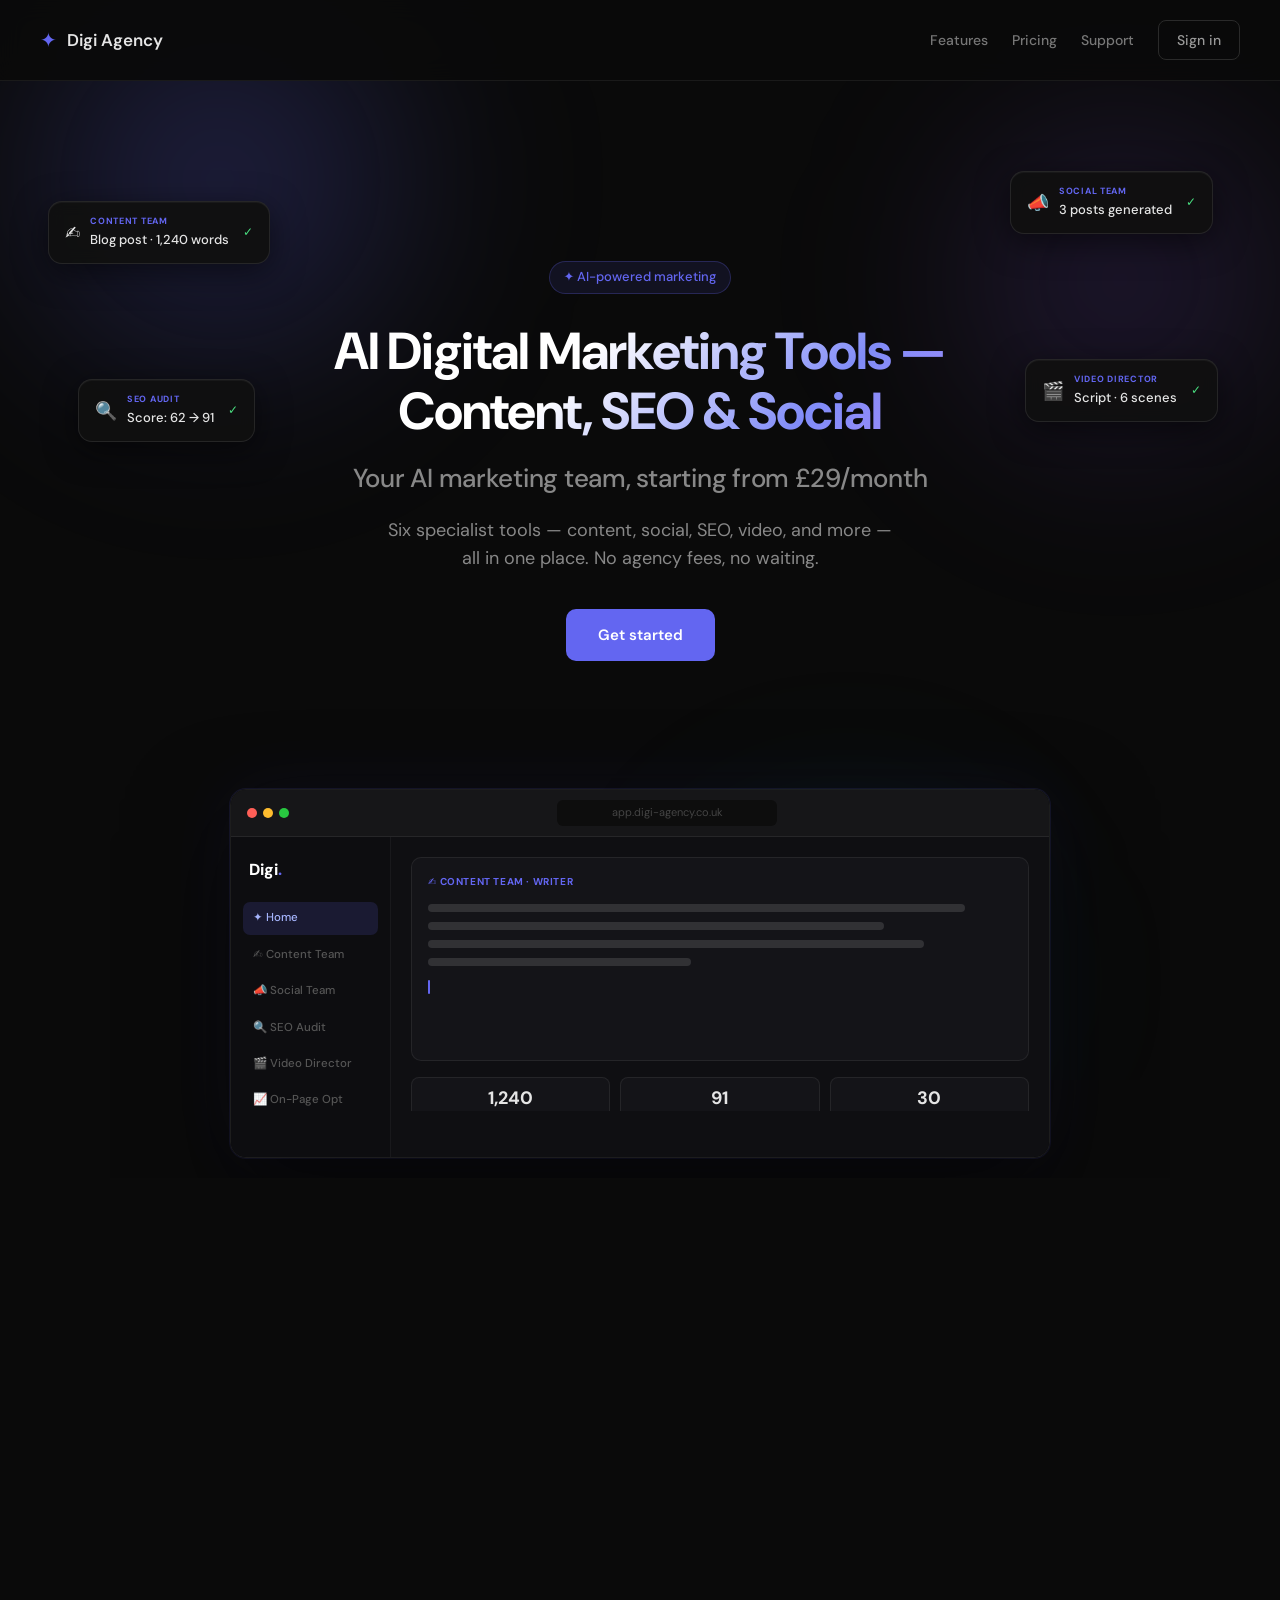
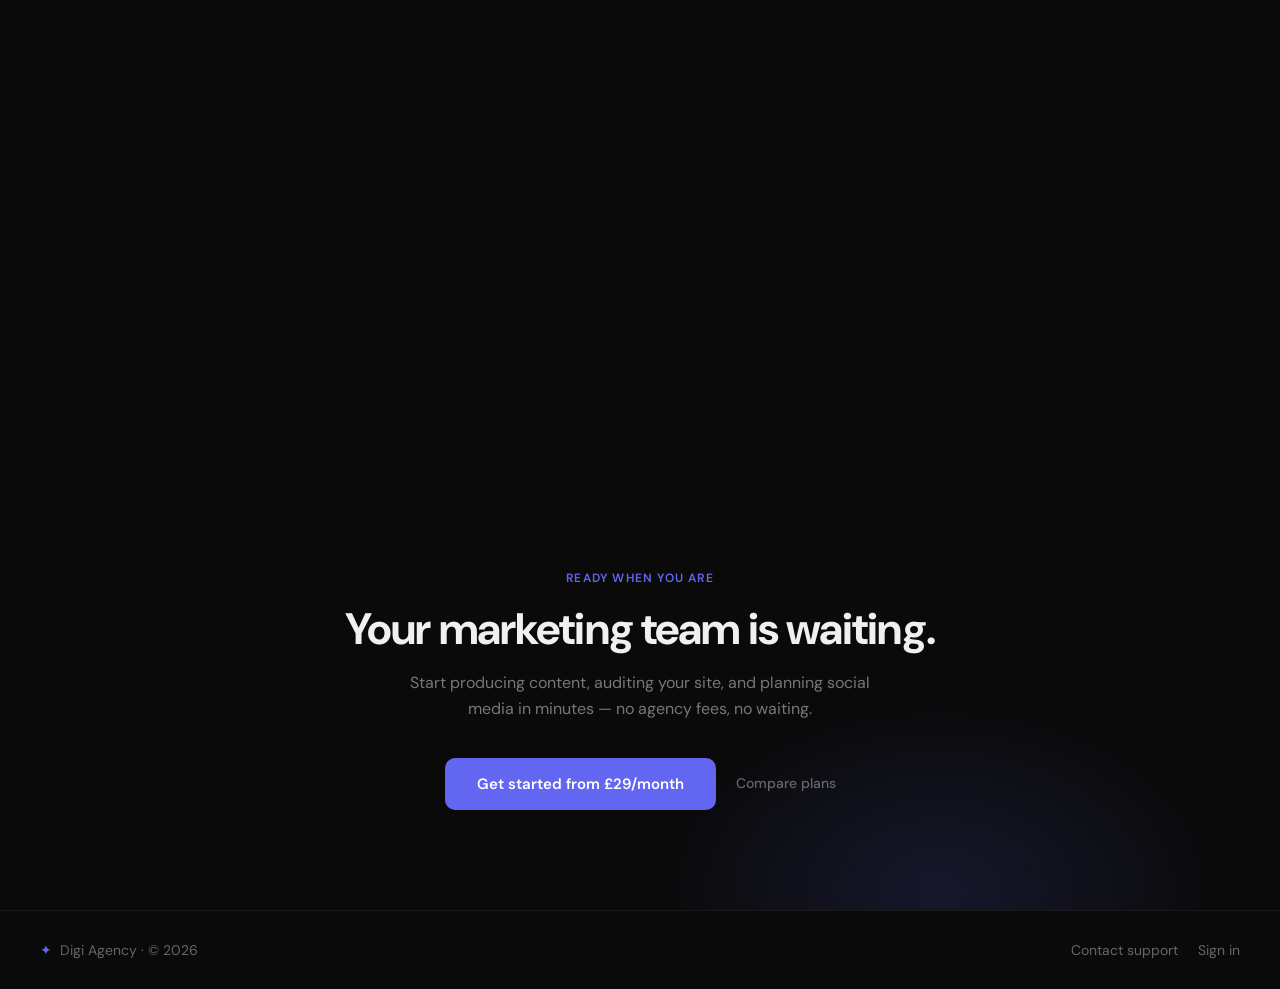
==== commit ebb52079: "Mark Video Director as unavailable on Starter pricing tier Co-Authored-By: Claude Sonnet 4.6 <norepl" ====
--- a/static/landing.html
+++ b/static/landing.html
@@ -420,6 +420,16 @@
       flex-shrink: 0;
     }
 
+    .pricing-features li.unavailable {
+      color: #555;
+      text-decoration: line-through;
+    }
+
+    .pricing-features li.unavailable::before {
+      content: '✗';
+      color: #555;
+    }
+
     .btn-cta {
       display: block;
       width: 100%;
@@ -1282,7 +1292,7 @@
             <li>Social Team</li>
             <li>SEO Audit</li>
             <li>Assistant</li>
-            <li>Video Director</li>
+            <li class="unavailable">Video Director</li>
             <li>On-Page Optimiser</li>
             <li>Limited monthly usage per tool</li>
           </ul>
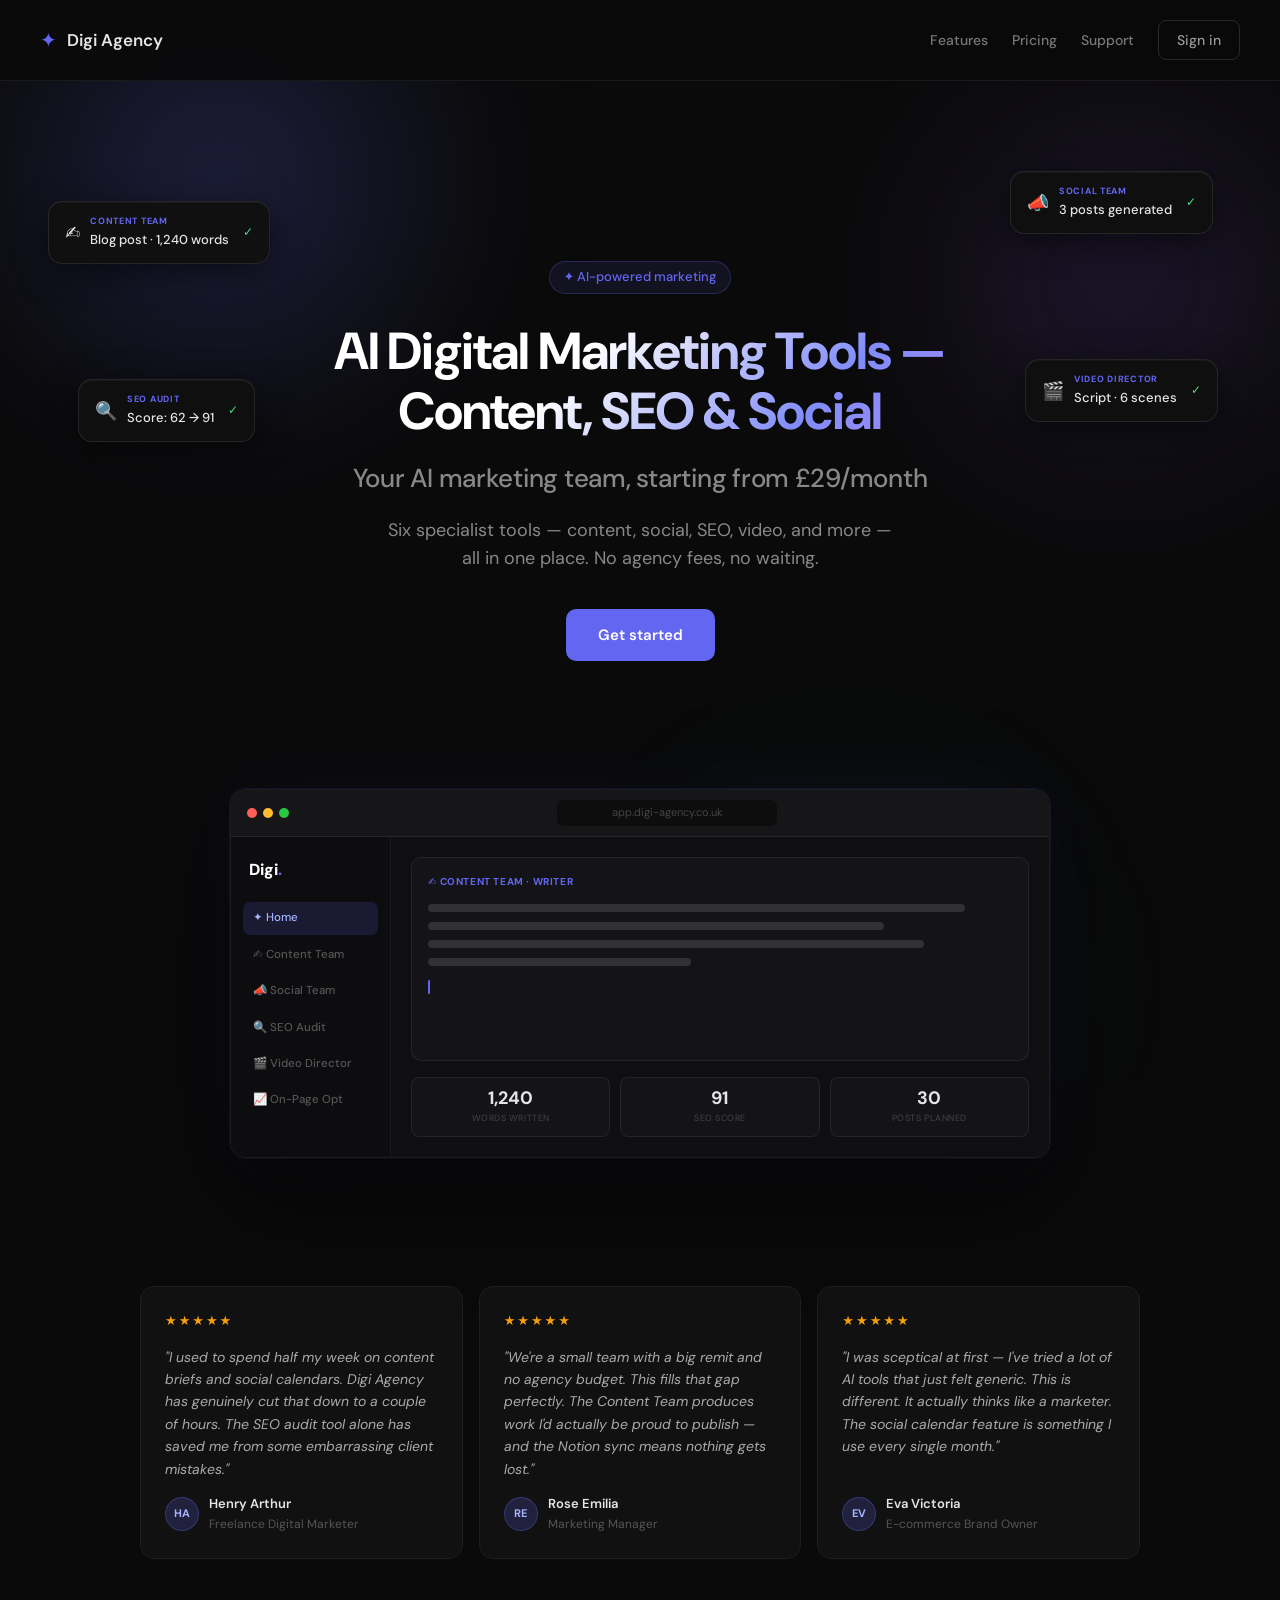
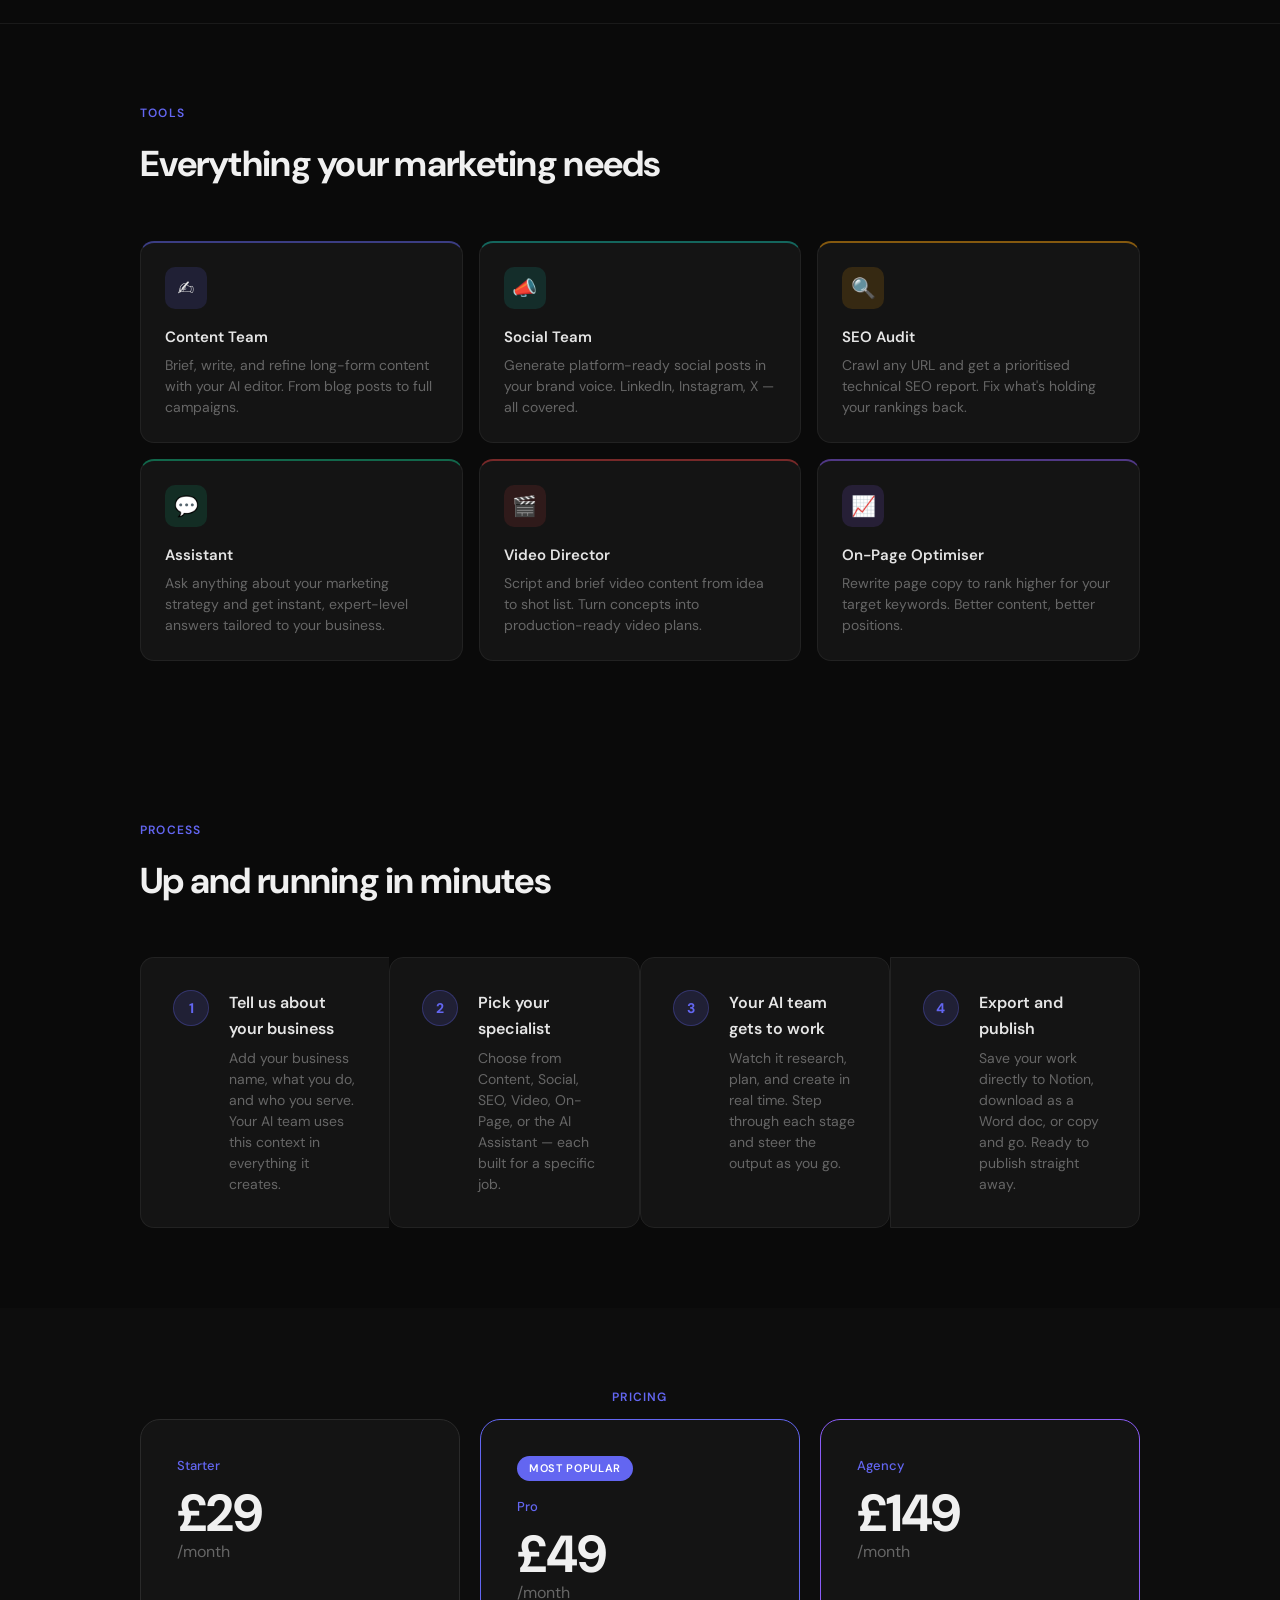
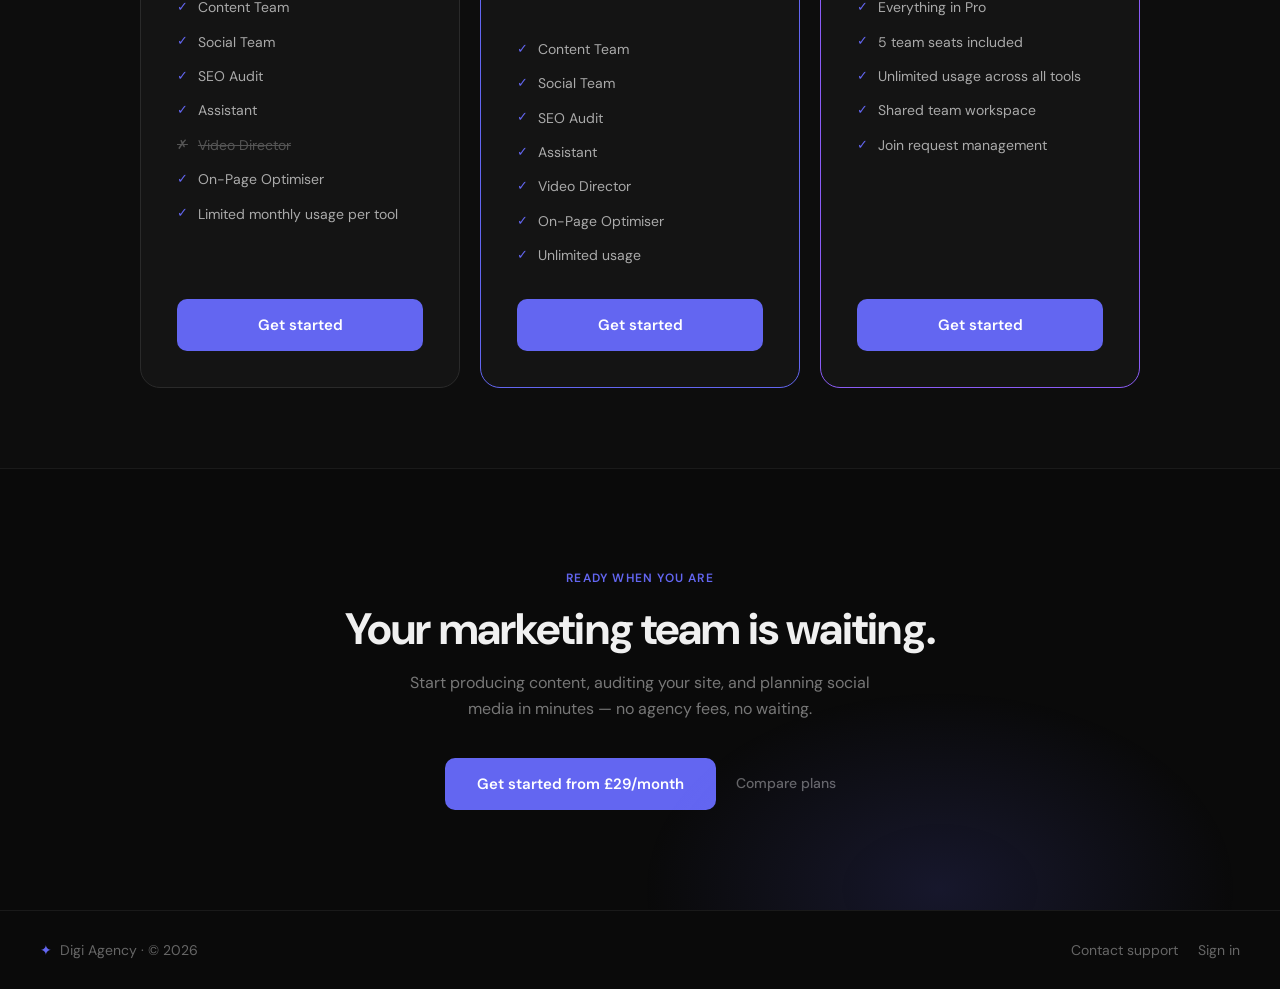
==== commit 122cb5bf: "Fix mobile logout race condition and related session/nav fixes - doSignOut() now awaits logout respo" ====
--- a/static/landing.html
+++ b/static/landing.html
@@ -18,7 +18,7 @@
 planning and more. Plans from £29/month.">
   <meta property="og:image"       content="https://www.digi-agency.co.uk/static/og-image.png">
   <meta name="twitter:card"        content="summary_large_image">
-<meta name="twitter:title"       content="AI Digital Marketing Tools — Content, SEO & Social | Digi Agency">
+  <meta name="twitter:title"       content="AI Digital Marketing Tools — Content, SEO & Social | Digi Agency">
   <meta name="twitter:description" content="Digi Agency gives small marketing teams and
 freelancers AI-powered tools for content creation, SEO auditing, social media
 planning and more. Plans from £29/month.">
